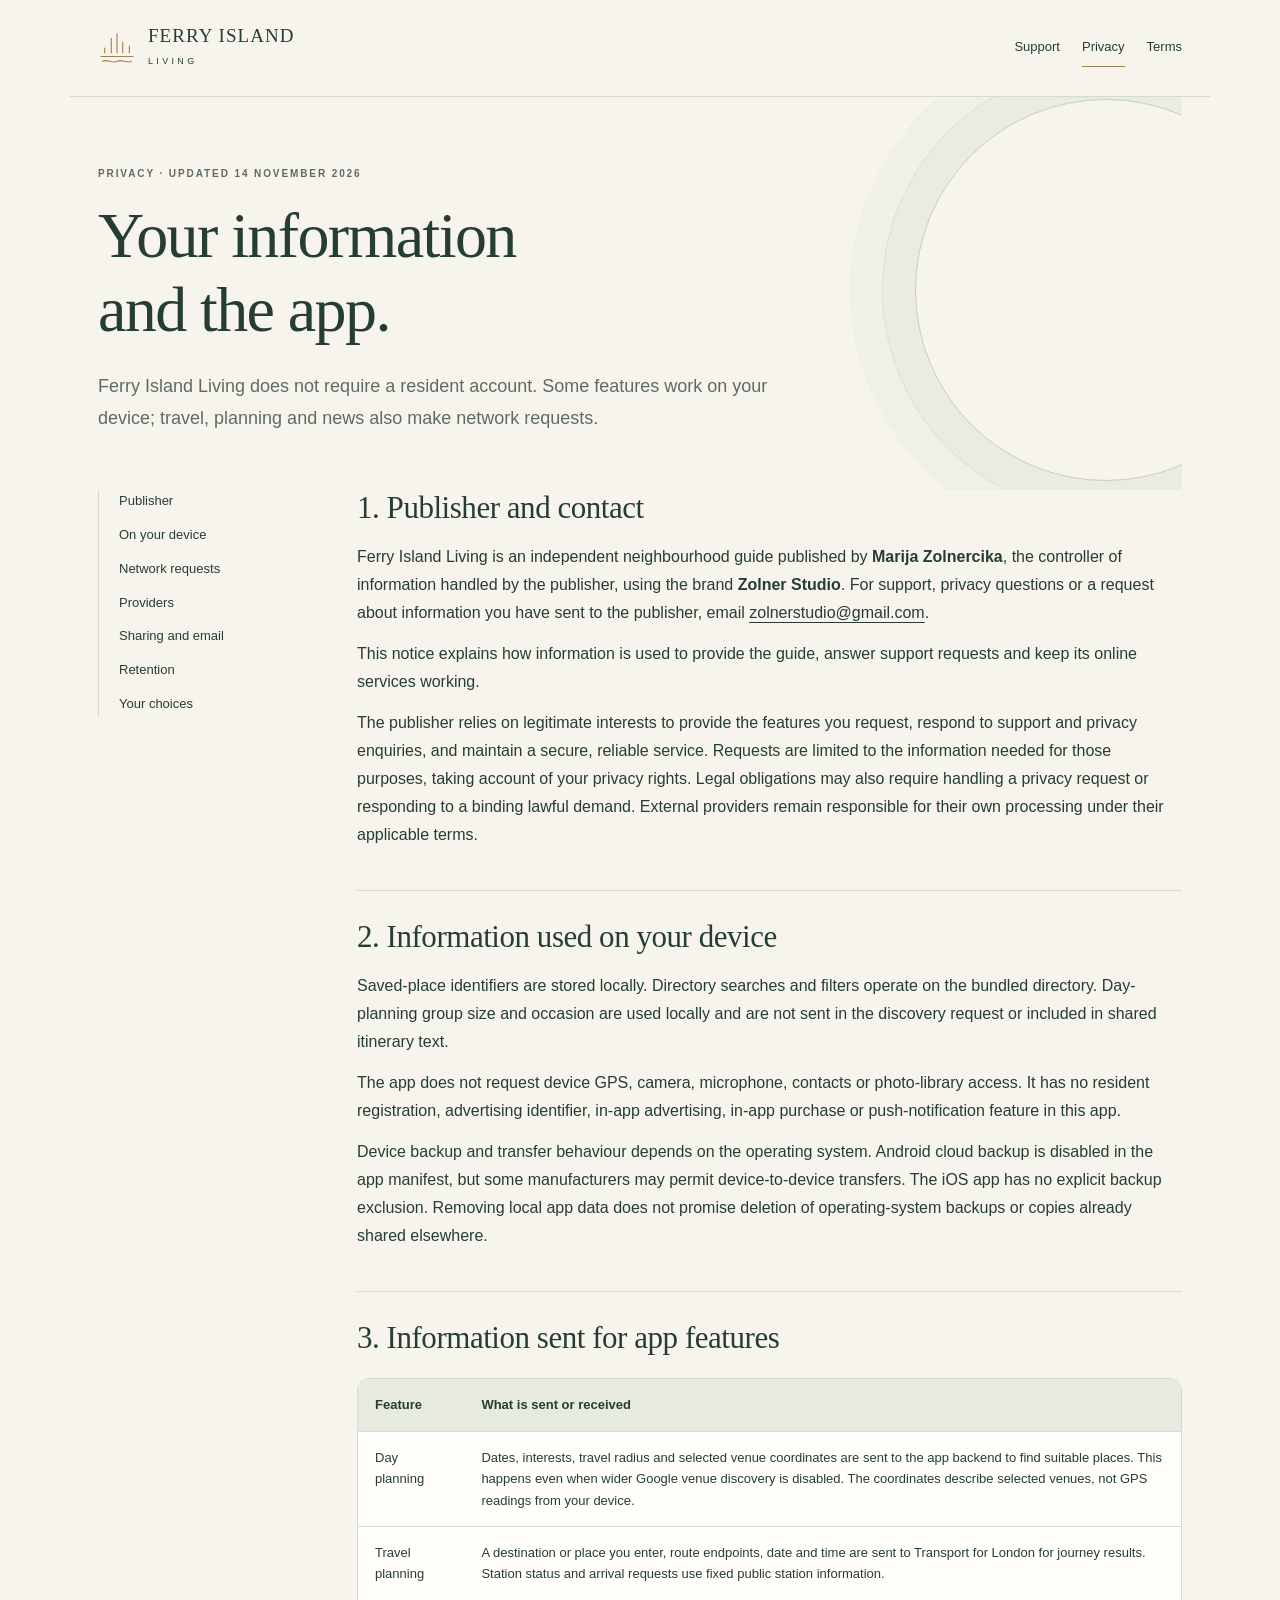
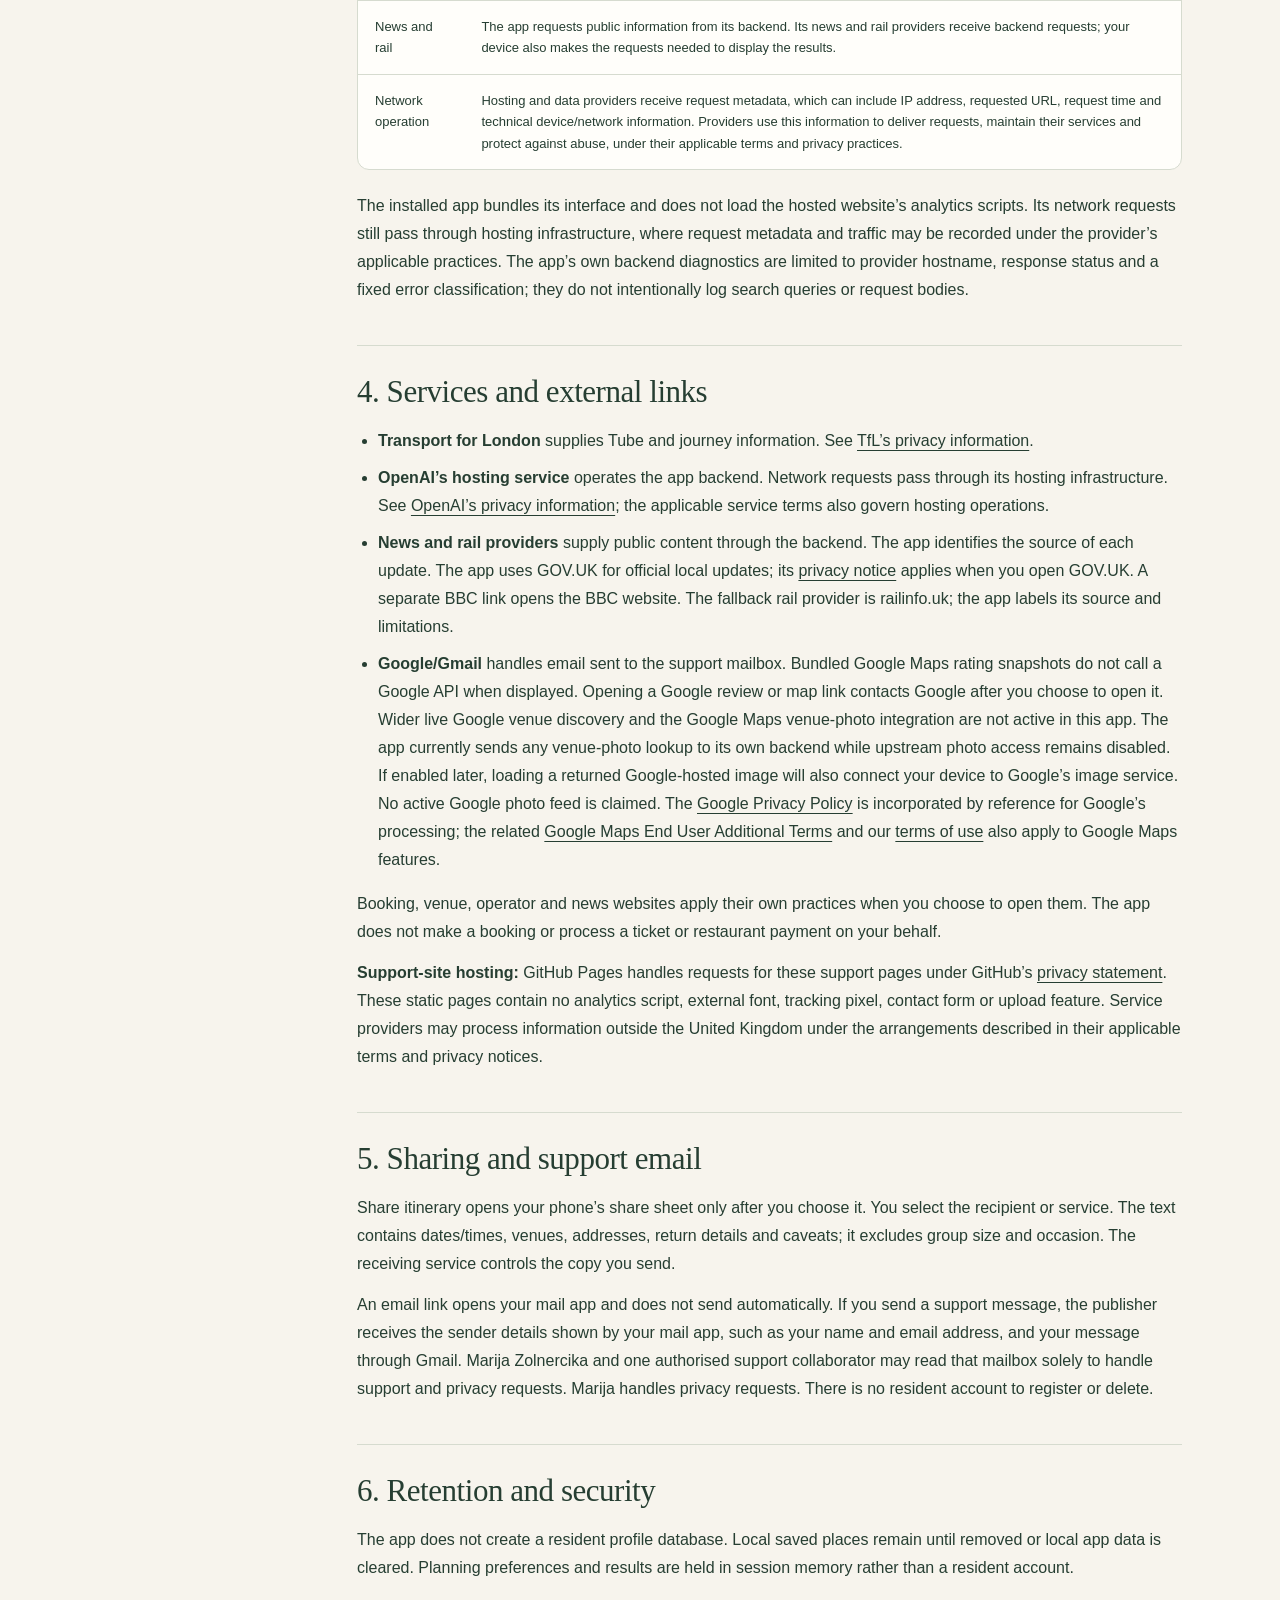
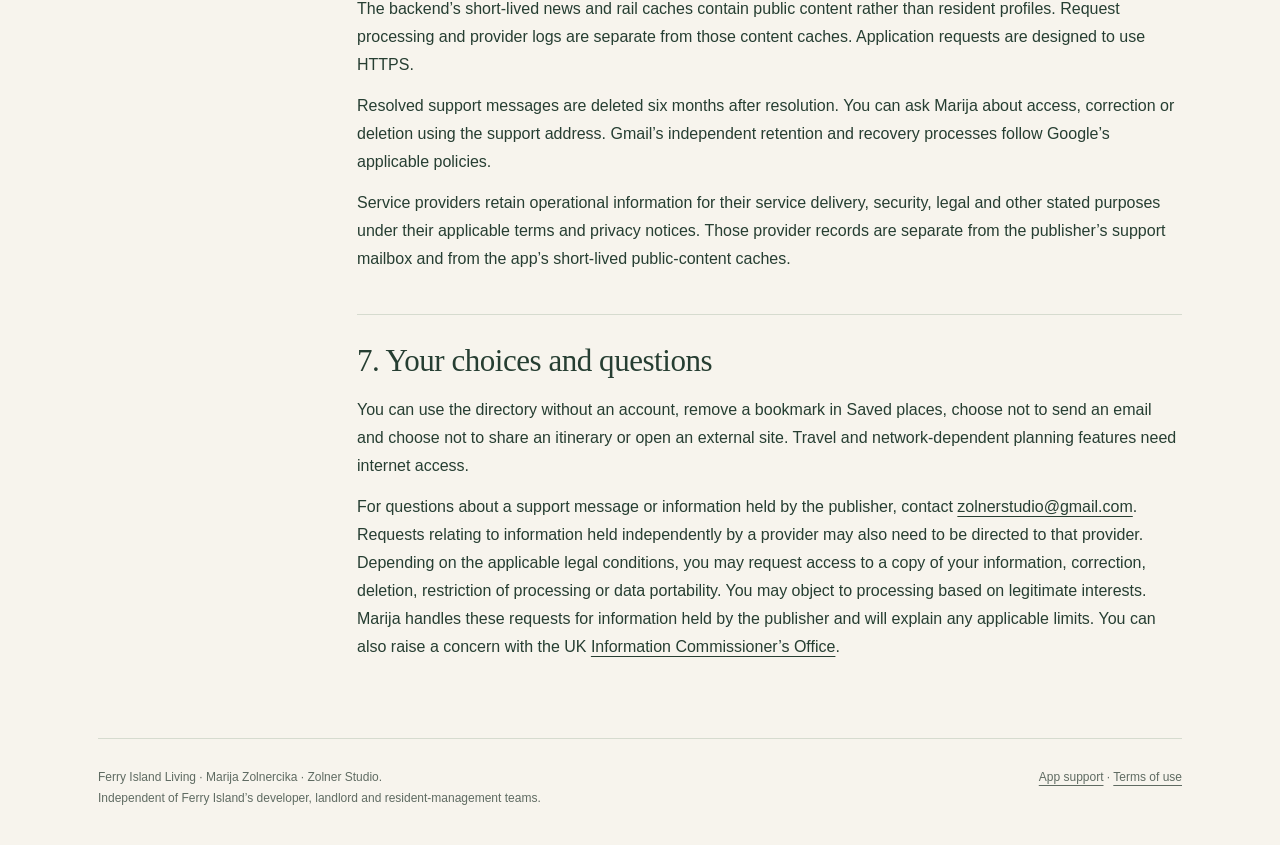
==== privacy.html @ 64a8d475 "Publish Ferry Island Living support, privacy and terms" ====
<!doctype html>
<html lang="en-GB">
<head>
  <meta charset="utf-8">
  <meta name="viewport" content="width=device-width,initial-scale=1">
  <meta name="theme-color" content="#263f33">
  <meta name="robots" content="noindex,nofollow">
  <meta name="description" content="Privacy information for Ferry Island Living: local storage, travel searches, service providers, sharing and support.">
  <title>Privacy policy · Ferry Island Living</title>
  <link rel="stylesheet" href="styles.css">
</head>
<body>
  <a class="skip" href="#main">Skip to content</a>
  <header class="site-header">
    <a class="brand" href="index.html" aria-label="Ferry Island Living support"><svg viewBox="0 0 40 40" fill="none" aria-hidden="true"><path d="M3 29h34M7 25v-5m7 5V10m6 15V5m6 20V14m7 11v-7M5 34c5-3 10 3 15 0s10 3 15 0" stroke="currentColor" stroke-width="1.2" stroke-linecap="round"/></svg><span><strong>Ferry Island</strong><small>Living</small></span></a>
    <nav class="navigation" aria-label="Main navigation"><a href="index.html">Support</a><a href="privacy.html" aria-current="page">Privacy</a><a href="terms.html">Terms</a></nav>
  </header>
  <main id="main">
    <section class="hero"><p class="eyebrow">Privacy · Updated 14 November 2026</p><h1>Your information<br>and the app.</h1><p class="lead">Ferry Island Living does not require a resident account. Some features work on your device; travel, planning and news also make network requests.</p></section>
    <div class="policy-layout">
      <nav class="policy-nav" aria-label="Privacy sections"><a href="#publisher">Publisher</a><a href="#device">On your device</a><a href="#requests">Network requests</a><a href="#providers">Providers</a><a href="#sharing">Sharing and email</a><a href="#retention">Retention</a><a href="#choices">Your choices</a></nav>
      <article class="policy">
        <section id="publisher"><h2>1. Publisher and contact</h2><p>Ferry Island Living is an independent neighbourhood guide published by <strong>Marija Zolnercika</strong>, the controller of information handled by the publisher, using the brand <strong>Zolner Studio</strong>. For support, privacy questions or a request about information you have sent to the publisher, email <a href="mailto:zolnerstudio@gmail.com">zolnerstudio@gmail.com</a>.</p><p>This notice explains how information is used to provide the guide, answer support requests and keep its online services working.</p><p>The publisher relies on legitimate interests to provide the features you request, respond to support and privacy enquiries, and maintain a secure, reliable service. Requests are limited to the information needed for those purposes, taking account of your privacy rights. Legal obligations may also require handling a privacy request or responding to a binding lawful demand. External providers remain responsible for their own processing under their applicable terms.</p></section>
        <section id="device"><h2>2. Information used on your device</h2><p>Saved-place identifiers are stored locally. Directory searches and filters operate on the bundled directory. Day-planning group size and occasion are used locally and are not sent in the discovery request or included in shared itinerary text.</p><p>The app does not request device GPS, camera, microphone, contacts or photo-library access. It has no resident registration, advertising identifier, in-app advertising, in-app purchase or push-notification feature in this app.</p><p>Device backup and transfer behaviour depends on the operating system. Android cloud backup is disabled in the app manifest, but some manufacturers may permit device-to-device transfers. The iOS app has no explicit backup exclusion. Removing local app data does not promise deletion of operating-system backups or copies already shared elsewhere.</p></section>
        <section id="requests"><h2>3. Information sent for app features</h2><div class="data-table"><table><thead><tr><th>Feature</th><th>What is sent or received</th></tr></thead><tbody><tr><td>Day planning</td><td>Dates, interests, travel radius and selected venue coordinates are sent to the app backend to find suitable places. This happens even when wider Google venue discovery is disabled. The coordinates describe selected venues, not GPS readings from your device.</td></tr><tr><td>Travel planning</td><td>A destination or place you enter, route endpoints, date and time are sent to Transport for London for journey results. Station status and arrival requests use fixed public station information.</td></tr><tr><td>News and rail</td><td>The app requests public information from its backend. Its news and rail providers receive backend requests; your device also makes the requests needed to display the results.</td></tr><tr><td>Network operation</td><td>Hosting and data providers receive request metadata, which can include IP address, requested URL, request time and technical device/network information. Providers use this information to deliver requests, maintain their services and protect against abuse, under their applicable terms and privacy practices.</td></tr></tbody></table></div><p>The installed app bundles its interface and does not load the hosted website’s analytics scripts. Its network requests still pass through hosting infrastructure, where request metadata and traffic may be recorded under the provider’s applicable practices. The app’s own backend diagnostics are limited to provider hostname, response status and a fixed error classification; they do not intentionally log search queries or request bodies.</p></section>
        <section id="providers"><h2>4. Services and external links</h2><ul><li><strong>Transport for London</strong> supplies Tube and journey information. See <a href="https://tfl.gov.uk/corporate/privacy-and-cookies/">TfL’s privacy information</a>.</li><li><strong>OpenAI’s hosting service</strong> operates the app backend. Network requests pass through its hosting infrastructure. See <a href="https://openai.com/policies/eu-privacy-policy/">OpenAI’s privacy information</a>; the applicable service terms also govern hosting operations.</li><li><strong>News and rail providers</strong> supply public content through the backend. The app identifies the source of each update. The app uses GOV.UK for official local updates; its <a href="https://www.gov.uk/help/privacy-notice">privacy notice</a> applies when you open GOV.UK. A separate BBC link opens the BBC website. The fallback rail provider is railinfo.uk; the app labels its source and limitations.</li><li><strong>Google/Gmail</strong> handles email sent to the support mailbox. Bundled Google Maps rating snapshots do not call a Google API when displayed. Opening a Google review or map link contacts Google after you choose to open it. Wider live Google venue discovery and the Google Maps venue-photo integration are not active in this app. The app currently sends any venue-photo lookup to its own backend while upstream photo access remains disabled. If enabled later, loading a returned Google-hosted image will also connect your device to Google’s image service. No active Google photo feed is claimed. The <a href="https://policies.google.com/privacy">Google Privacy Policy</a> is incorporated by reference for Google’s processing; the related <a href="https://www.google.com/help/terms_maps/">Google Maps End User Additional Terms</a> and our <a href="terms.html">terms of use</a> also apply to Google Maps features.</li></ul><p>Booking, venue, operator and news websites apply their own practices when you choose to open them. The app does not make a booking or process a ticket or restaurant payment on your behalf.</p><p><strong>Support-site hosting:</strong> GitHub Pages handles requests for these support pages under GitHub’s <a href="https://docs.github.com/en/site-policy/privacy-policies/github-general-privacy-statement">privacy statement</a>. These static pages contain no analytics script, external font, tracking pixel, contact form or upload feature. Service providers may process information outside the United Kingdom under the arrangements described in their applicable terms and privacy notices.</p></section>
        <section id="sharing"><h2>5. Sharing and support email</h2><p>Share itinerary opens your phone’s share sheet only after you choose it. You select the recipient or service. The text contains dates/times, venues, addresses, return details and caveats; it excludes group size and occasion. The receiving service controls the copy you send.</p><p>An email link opens your mail app and does not send automatically. If you send a support message, the publisher receives the sender details shown by your mail app, such as your name and email address, and your message through Gmail. Marija Zolnercika and one authorised support collaborator may read that mailbox solely to handle support and privacy requests. Marija handles privacy requests. There is no resident account to register or delete.</p></section>
        <section id="retention"><h2>6. Retention and security</h2><p>The app does not create a resident profile database. Local saved places remain until removed or local app data is cleared. Planning preferences and results are held in session memory rather than a resident account.</p><p>The backend’s short-lived news and rail caches contain public content rather than resident profiles. Request processing and provider logs are separate from those content caches. Application requests are designed to use HTTPS.</p><p>Resolved support messages are deleted six months after resolution. You can ask Marija about access, correction or deletion using the support address. Gmail’s independent retention and recovery processes follow Google’s applicable policies.</p><p>Service providers retain operational information for their service delivery, security, legal and other stated purposes under their applicable terms and privacy notices. Those provider records are separate from the publisher’s support mailbox and from the app’s short-lived public-content caches.</p></section>
        <section id="choices"><h2>7. Your choices and questions</h2><p>You can use the directory without an account, remove a bookmark in Saved places, choose not to send an email and choose not to share an itinerary or open an external site. Travel and network-dependent planning features need internet access.</p><p>For questions about a support message or information held by the publisher, contact <a href="mailto:zolnerstudio@gmail.com">zolnerstudio@gmail.com</a>. Requests relating to information held independently by a provider may also need to be directed to that provider. Depending on the applicable legal conditions, you may request access to a copy of your information, correction, deletion, restriction of processing or data portability. You may object to processing based on legitimate interests. Marija handles these requests for information held by the publisher and will explain any applicable limits. You can also raise a concern with the UK <a href="https://ico.org.uk/make-a-complaint/">Information Commissioner’s Office</a>.</p></section>
      </article>
    </div>
  </main>
  <footer class="footer"><p>Ferry Island Living · Marija Zolnercika · Zolner Studio.<br>Independent of Ferry Island’s developer, landlord and resident-management teams.</p><div><a href="index.html">App support</a> · <a href="terms.html">Terms of use</a></div></footer>
</body>
</html>
---- styles.css ----
:root{--paper:#f7f4ed;--white:#fffefa;--ink:#263e32;--forest:#263f33;--sage:#e5eadf;--muted:#5f6b62;--line:#d6dbcf;--gold:#a18351;--radius:18px}*{box-sizing:border-box}html{scroll-behavior:smooth}body{margin:0;background:var(--paper);color:var(--ink);font:16px/1.75 -apple-system,BlinkMacSystemFont,"Segoe UI",sans-serif;-webkit-font-smoothing:antialiased}a{color:inherit;text-underline-offset:4px}a:hover{color:#517049}a:focus-visible,summary:focus-visible{outline:3px solid var(--gold);outline-offset:5px}.skip{position:absolute;top:-100px;left:16px;padding:10px 16px;background:var(--white);z-index:4}.skip:focus{top:12px}.site-header{max-width:1140px;margin:auto;padding:26px 28px;display:flex;align-items:center;justify-content:space-between;gap:24px;border-bottom:1px solid var(--line)}.brand{display:flex;align-items:center;gap:12px;text-decoration:none}.brand svg{width:38px;height:38px;flex:none;color:var(--gold)}.brand strong{display:block;font:19px/1.1 Georgia,"Times New Roman",serif;letter-spacing:.055em;text-transform:uppercase}.brand small{display:block;margin-top:7px;font-size:9px;letter-spacing:.37em;text-transform:uppercase}.navigation{display:flex;gap:22px;font-size:13px}.navigation a{text-decoration:none;padding:7px 0;border-bottom:1px solid transparent}.navigation [aria-current=page]{border-color:var(--gold)}.review-banner{max-width:1084px;margin:20px auto 0;padding:10px 17px;background:#eee9dc;border:1px solid #d8cba9;border-radius:8px;font-size:12px;color:#655736}.review-banner strong{font-weight:650}main{max-width:1084px;margin:auto}.hero{padding:68px 0 56px;position:relative;overflow:hidden}.hero::after{content:"";position:absolute;width:380px;height:380px;border:1px solid #c6d0bc;border-radius:50%;right:-115px;top:2px;z-index:-1;box-shadow:0 0 0 32px #e9ecdf,0 0 0 33px #dce2d2,0 0 0 65px #eff0e6}.eyebrow{margin:0 0 17px;color:var(--muted);font-size:10px;letter-spacing:.19em;text-transform:uppercase;font-weight:650}h1,h2,h3{font-family:Georgia,"Times New Roman",serif;font-weight:400;line-height:1.16}h1{font-size:clamp(39px,6vw,64px);max-width:790px;margin:0 0 22px;letter-spacing:-.025em}h2{font-size:31px;letter-spacing:-.015em;margin:0 0 17px}h3{font-size:24px;margin:0 0 12px}.lead{max-width:680px;margin:0;color:var(--muted);font-size:18px;line-height:1.8}.button{display:inline-flex;align-items:center;gap:18px;margin-top:27px;padding:13px 21px;background:var(--forest);color:var(--white);border-radius:30px;text-decoration:none;font-size:14px}.button:hover{background:#3c5745;color:white}.arrow{font-size:21px}.two-column{display:grid;grid-template-columns:minmax(0,1.25fr) minmax(250px,.75fr);gap:30px}.card{background:var(--white);border:1px solid var(--line);border-radius:var(--radius);padding:31px}.card p:last-child{margin-bottom:0}.contact-card{background:var(--forest);color:var(--white)}.contact-card .eyebrow,.contact-card .quiet{color:#d7dfce}.contact-card a{overflow-wrap:anywhere}.contact-card .button{border:1px solid #86967a}.contact-card a:hover{color:#e0d4ae}.section{padding:38px 0;border-top:1px solid var(--line)}.section>p{max-width:820px}.quiet{font-size:14px;color:var(--muted)}.facts{padding:0;margin:23px 0 0;list-style:none}.facts li{padding:12px 0;border-top:1px solid var(--line);font-size:14px}.facts strong{display:block;color:var(--ink);margin-bottom:2px}.contact-card .facts strong{color:var(--white)}details{border-top:1px solid var(--line);padding:18px 0}details:last-child{border-bottom:1px solid var(--line)}summary{cursor:pointer;font-weight:600;padding-right:16px}details p{max-width:780px;color:var(--muted);margin:15px 0 2px}.footer{max-width:1084px;margin:36px auto 0;padding:28px 0 36px;border-top:1px solid var(--line);display:flex;justify-content:space-between;gap:25px;font-size:12px;color:var(--muted)}.footer p{margin:0;max-width:650px}.footer a{white-space:nowrap}.policy-layout{display:grid;grid-template-columns:205px minmax(0,1fr);gap:54px;align-items:start}.policy-nav{position:sticky;top:25px;display:flex;flex-direction:column;gap:11px;font-size:13px;border-left:1px solid var(--line);padding-left:20px}.policy-nav a{text-decoration:none}.policy section{border-top:1px solid var(--line);padding:28px 0;scroll-margin-top:20px}.policy section:first-child{border-top:0;padding-top:0}.policy p{margin:13px 0}.policy ul{padding-left:21px}.policy li{margin:9px 0}.policy strong{font-weight:650}.notice{background:var(--sage);border-left:3px solid #82916e;padding:17px 21px;border-radius:0 9px 9px 0;font-size:14px}.notice p{margin:0}.data-table{overflow-x:auto;border:1px solid var(--line);border-radius:12px;margin:22px 0;background:var(--white)}table{border-collapse:collapse;min-width:600px;width:100%;font-size:13px;line-height:1.65}th,td{padding:15px 17px;text-align:left;vertical-align:top;border-bottom:1px solid var(--line)}th{background:#e7ebdf;font-weight:600}tr:last-child td{border-bottom:0}.status{display:inline-block;font-size:11px;padding:4px 10px;border:1px solid #aebca0;border-radius:20px;background:#edf0e6}.owner-main{padding-top:40px}.owner-main .section{padding:30px 0}.owner-main h1{font-size:48px}.owner-main p{max-width:900px}.owner-main code{font:12px/1.5 ui-monospace,Consolas,monospace;background:#e8ecdf;padding:2px 5px;overflow-wrap:anywhere}.checklist{padding-left:22px}.checklist li{margin:12px 0}.source-links{display:flex;gap:20px;flex-wrap:wrap;font-size:13px}.print-only{display:none}@media(max-width:1160px){main,.footer,.review-banner{margin-left:28px;margin-right:28px}.site-header{margin:0 28px;padding-left:0;padding-right:0}}@media(max-width:720px){body{font-size:15px}.site-header{margin:0 20px;padding:22px 0;align-items:flex-start}.brand{gap:9px}.brand strong{font-size:15px}.brand small{font-size:8px;letter-spacing:.26em}.brand svg{width:31px;height:31px}.navigation{gap:15px;font-size:12px}main,.footer,.review-banner{margin-left:20px;margin-right:20px}.hero{padding:45px 0 38px}.hero::after{right:-235px}.lead{font-size:16px}.two-column{grid-template-columns:1fr;gap:18px}.card{padding:25px}.section{padding:30px 0}.footer{display:block}.footer>div{margin-top:18px}.policy-layout{grid-template-columns:1fr;gap:28px}.policy-nav{position:static;flex-direction:row;flex-wrap:wrap;gap:10px 20px;padding:15px 0;border-left:0;border-top:1px solid var(--line);border-bottom:1px solid var(--line)}h2{font-size:27px}h3{font-size:23px}.owner-main h1{font-size:37px}}@media(prefers-reduced-motion:reduce){html{scroll-behavior:auto}}@media print{body{background:white}.navigation,.skip,.button,.policy-nav{display:none}.site-header,main,.footer,.review-banner{margin:0}.hero{padding:28px 0}.hero::after{display:none}.policy-layout,.two-column{display:block}.card{margin-bottom:18px}.section,section{break-inside:avoid}.footer{display:block}.print-only{display:block}}
:where(.policy,.card){min-width:0}.site-header{flex-wrap:wrap}
@media(max-width:720px){.policy table{min-width:0}.policy th:first-child,.policy td:first-child{width:30%}.policy th,.policy td{padding:12px}}
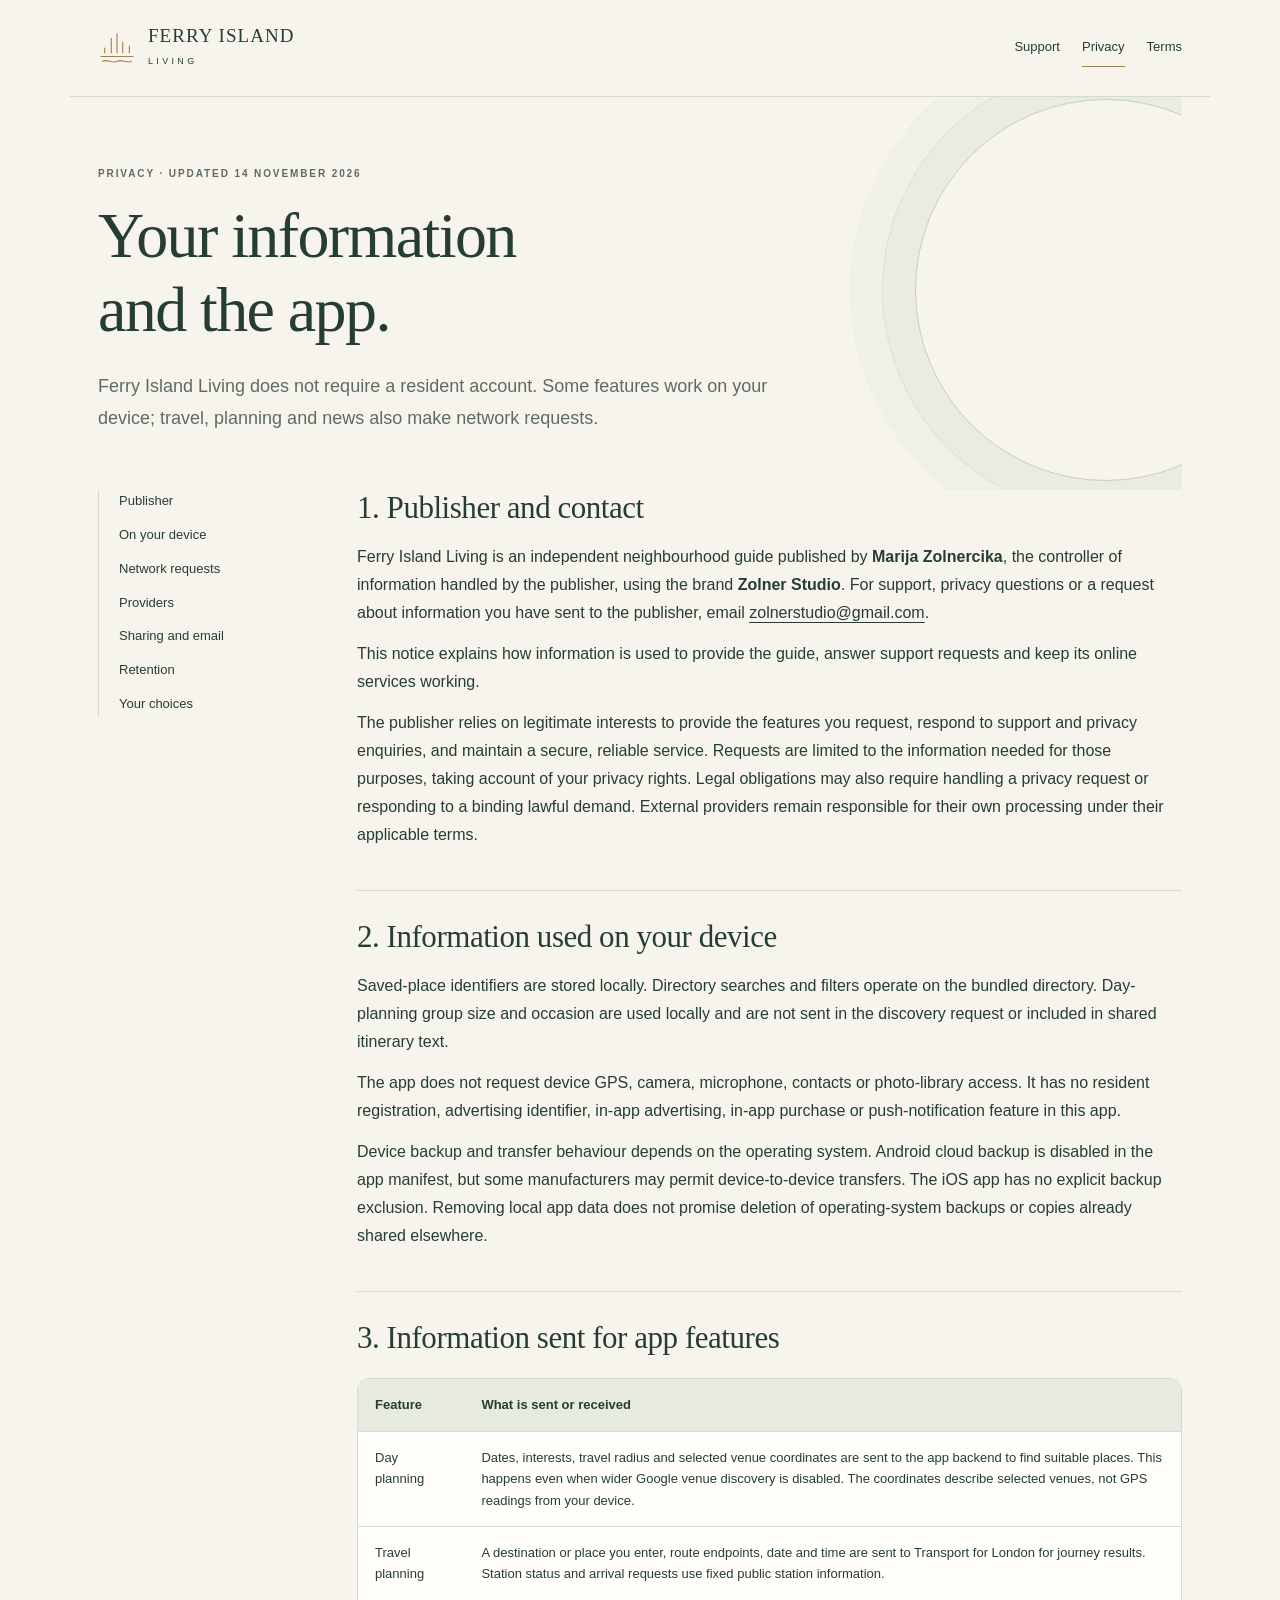
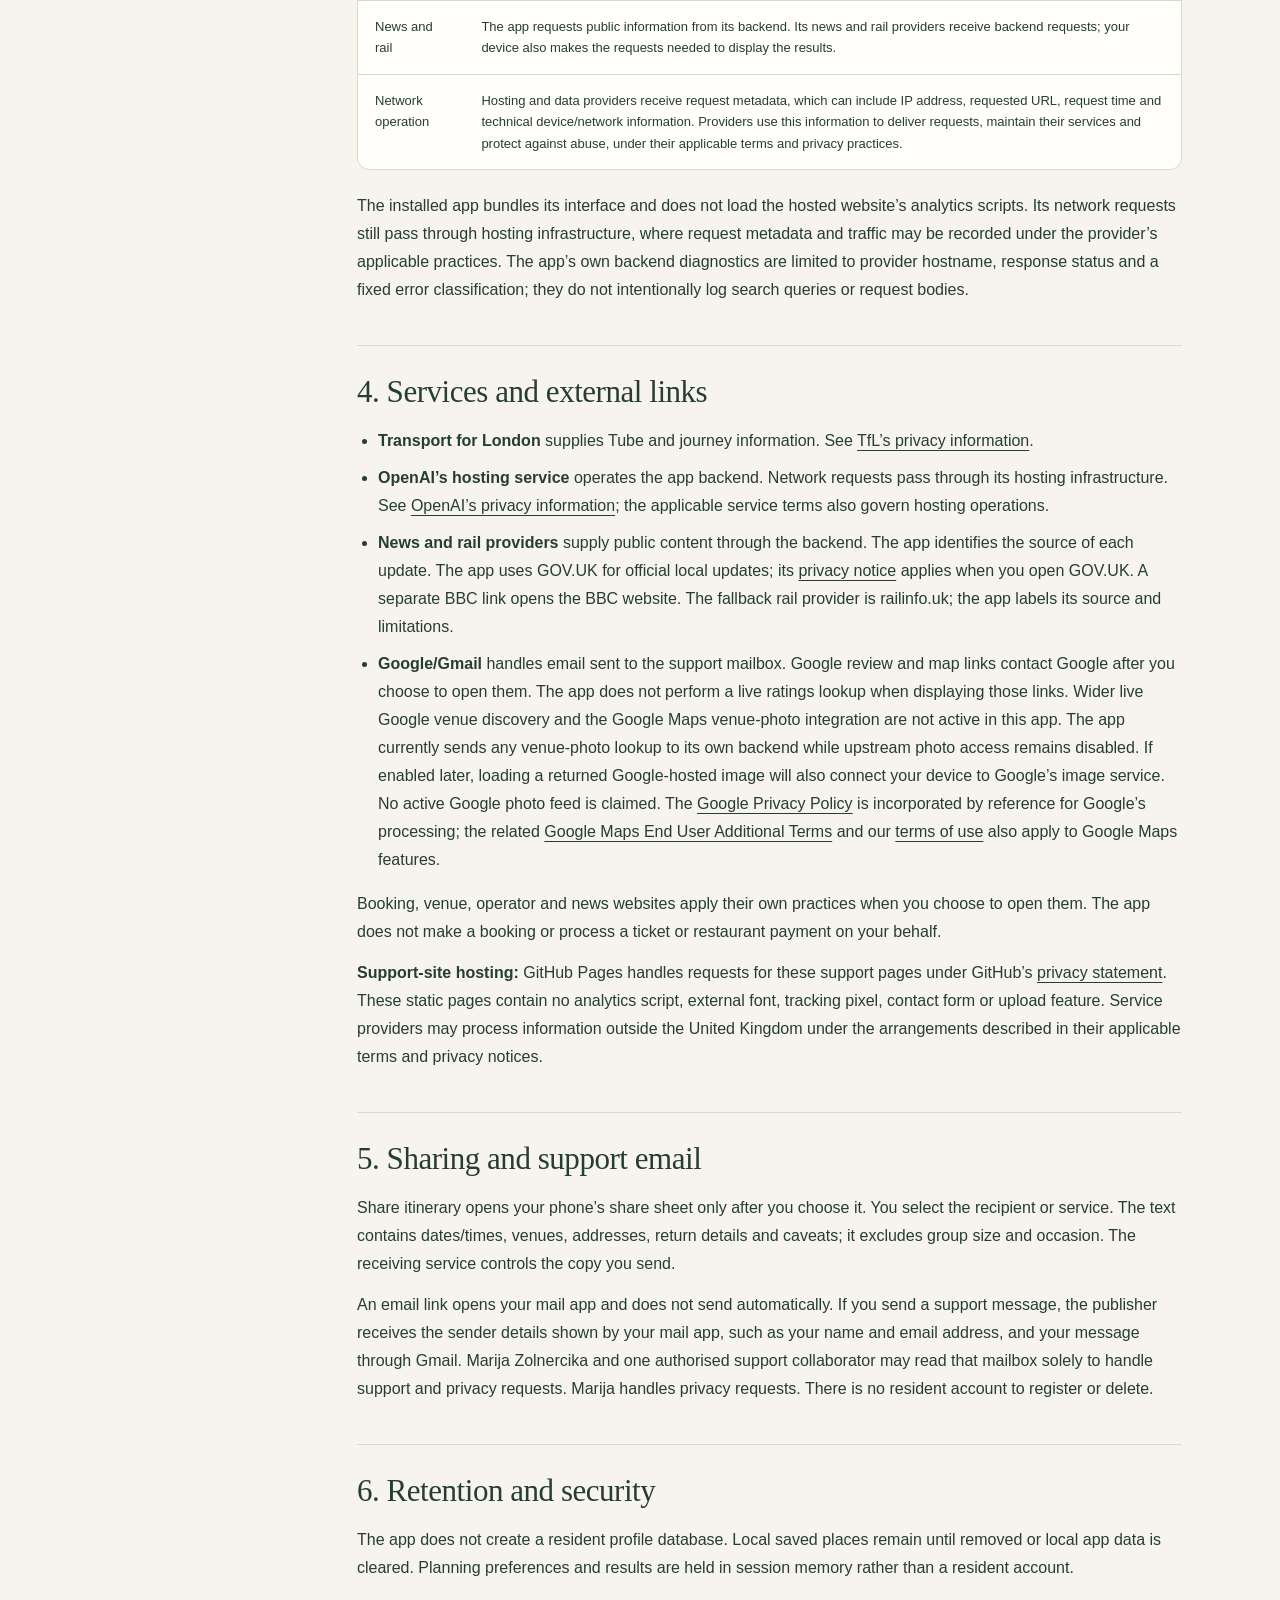
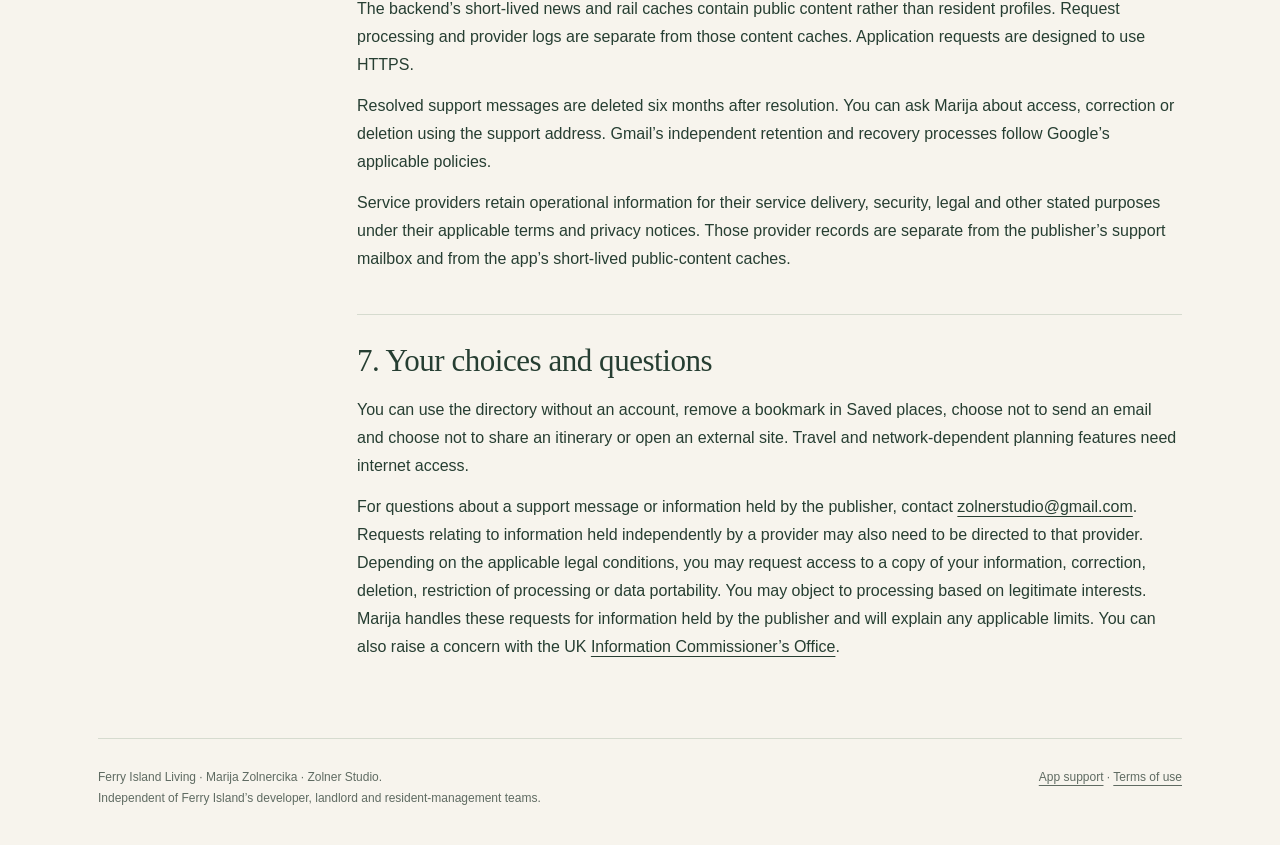
==== commit 1857dbf6: "Describe reviews links without copied ratings" ====
--- a/privacy.html
+++ b/privacy.html
@@ -23,7 +23,7 @@
         <section id="publisher"><h2>1. Publisher and contact</h2><p>Ferry Island Living is an independent neighbourhood guide published by <strong>Marija Zolnercika</strong>, the controller of information handled by the publisher, using the brand <strong>Zolner Studio</strong>. For support, privacy questions or a request about information you have sent to the publisher, email <a href="mailto:zolnerstudio@gmail.com">zolnerstudio@gmail.com</a>.</p><p>This notice explains how information is used to provide the guide, answer support requests and keep its online services working.</p><p>The publisher relies on legitimate interests to provide the features you request, respond to support and privacy enquiries, and maintain a secure, reliable service. Requests are limited to the information needed for those purposes, taking account of your privacy rights. Legal obligations may also require handling a privacy request or responding to a binding lawful demand. External providers remain responsible for their own processing under their applicable terms.</p></section>
         <section id="device"><h2>2. Information used on your device</h2><p>Saved-place identifiers are stored locally. Directory searches and filters operate on the bundled directory. Day-planning group size and occasion are used locally and are not sent in the discovery request or included in shared itinerary text.</p><p>The app does not request device GPS, camera, microphone, contacts or photo-library access. It has no resident registration, advertising identifier, in-app advertising, in-app purchase or push-notification feature in this app.</p><p>Device backup and transfer behaviour depends on the operating system. Android cloud backup is disabled in the app manifest, but some manufacturers may permit device-to-device transfers. The iOS app has no explicit backup exclusion. Removing local app data does not promise deletion of operating-system backups or copies already shared elsewhere.</p></section>
         <section id="requests"><h2>3. Information sent for app features</h2><div class="data-table"><table><thead><tr><th>Feature</th><th>What is sent or received</th></tr></thead><tbody><tr><td>Day planning</td><td>Dates, interests, travel radius and selected venue coordinates are sent to the app backend to find suitable places. This happens even when wider Google venue discovery is disabled. The coordinates describe selected venues, not GPS readings from your device.</td></tr><tr><td>Travel planning</td><td>A destination or place you enter, route endpoints, date and time are sent to Transport for London for journey results. Station status and arrival requests use fixed public station information.</td></tr><tr><td>News and rail</td><td>The app requests public information from its backend. Its news and rail providers receive backend requests; your device also makes the requests needed to display the results.</td></tr><tr><td>Network operation</td><td>Hosting and data providers receive request metadata, which can include IP address, requested URL, request time and technical device/network information. Providers use this information to deliver requests, maintain their services and protect against abuse, under their applicable terms and privacy practices.</td></tr></tbody></table></div><p>The installed app bundles its interface and does not load the hosted website’s analytics scripts. Its network requests still pass through hosting infrastructure, where request metadata and traffic may be recorded under the provider’s applicable practices. The app’s own backend diagnostics are limited to provider hostname, response status and a fixed error classification; they do not intentionally log search queries or request bodies.</p></section>
-        <section id="providers"><h2>4. Services and external links</h2><ul><li><strong>Transport for London</strong> supplies Tube and journey information. See <a href="https://tfl.gov.uk/corporate/privacy-and-cookies/">TfL’s privacy information</a>.</li><li><strong>OpenAI’s hosting service</strong> operates the app backend. Network requests pass through its hosting infrastructure. See <a href="https://openai.com/policies/eu-privacy-policy/">OpenAI’s privacy information</a>; the applicable service terms also govern hosting operations.</li><li><strong>News and rail providers</strong> supply public content through the backend. The app identifies the source of each update. The app uses GOV.UK for official local updates; its <a href="https://www.gov.uk/help/privacy-notice">privacy notice</a> applies when you open GOV.UK. A separate BBC link opens the BBC website. The fallback rail provider is railinfo.uk; the app labels its source and limitations.</li><li><strong>Google/Gmail</strong> handles email sent to the support mailbox. Bundled Google Maps rating snapshots do not call a Google API when displayed. Opening a Google review or map link contacts Google after you choose to open it. Wider live Google venue discovery and the Google Maps venue-photo integration are not active in this app. The app currently sends any venue-photo lookup to its own backend while upstream photo access remains disabled. If enabled later, loading a returned Google-hosted image will also connect your device to Google’s image service. No active Google photo feed is claimed. The <a href="https://policies.google.com/privacy">Google Privacy Policy</a> is incorporated by reference for Google’s processing; the related <a href="https://www.google.com/help/terms_maps/">Google Maps End User Additional Terms</a> and our <a href="terms.html">terms of use</a> also apply to Google Maps features.</li></ul><p>Booking, venue, operator and news websites apply their own practices when you choose to open them. The app does not make a booking or process a ticket or restaurant payment on your behalf.</p><p><strong>Support-site hosting:</strong> GitHub Pages handles requests for these support pages under GitHub’s <a href="https://docs.github.com/en/site-policy/privacy-policies/github-general-privacy-statement">privacy statement</a>. These static pages contain no analytics script, external font, tracking pixel, contact form or upload feature. Service providers may process information outside the United Kingdom under the arrangements described in their applicable terms and privacy notices.</p></section>
+        <section id="providers"><h2>4. Services and external links</h2><ul><li><strong>Transport for London</strong> supplies Tube and journey information. See <a href="https://tfl.gov.uk/corporate/privacy-and-cookies/">TfL’s privacy information</a>.</li><li><strong>OpenAI’s hosting service</strong> operates the app backend. Network requests pass through its hosting infrastructure. See <a href="https://openai.com/policies/eu-privacy-policy/">OpenAI’s privacy information</a>; the applicable service terms also govern hosting operations.</li><li><strong>News and rail providers</strong> supply public content through the backend. The app identifies the source of each update. The app uses GOV.UK for official local updates; its <a href="https://www.gov.uk/help/privacy-notice">privacy notice</a> applies when you open GOV.UK. A separate BBC link opens the BBC website. The fallback rail provider is railinfo.uk; the app labels its source and limitations.</li><li><strong>Google/Gmail</strong> handles email sent to the support mailbox. Google review and map links contact Google after you choose to open them. The app does not perform a live ratings lookup when displaying those links. Wider live Google venue discovery and the Google Maps venue-photo integration are not active in this app. The app currently sends any venue-photo lookup to its own backend while upstream photo access remains disabled. If enabled later, loading a returned Google-hosted image will also connect your device to Google’s image service. No active Google photo feed is claimed. The <a href="https://policies.google.com/privacy">Google Privacy Policy</a> is incorporated by reference for Google’s processing; the related <a href="https://www.google.com/help/terms_maps/">Google Maps End User Additional Terms</a> and our <a href="terms.html">terms of use</a> also apply to Google Maps features.</li></ul><p>Booking, venue, operator and news websites apply their own practices when you choose to open them. The app does not make a booking or process a ticket or restaurant payment on your behalf.</p><p><strong>Support-site hosting:</strong> GitHub Pages handles requests for these support pages under GitHub’s <a href="https://docs.github.com/en/site-policy/privacy-policies/github-general-privacy-statement">privacy statement</a>. These static pages contain no analytics script, external font, tracking pixel, contact form or upload feature. Service providers may process information outside the United Kingdom under the arrangements described in their applicable terms and privacy notices.</p></section>
         <section id="sharing"><h2>5. Sharing and support email</h2><p>Share itinerary opens your phone’s share sheet only after you choose it. You select the recipient or service. The text contains dates/times, venues, addresses, return details and caveats; it excludes group size and occasion. The receiving service controls the copy you send.</p><p>An email link opens your mail app and does not send automatically. If you send a support message, the publisher receives the sender details shown by your mail app, such as your name and email address, and your message through Gmail. Marija Zolnercika and one authorised support collaborator may read that mailbox solely to handle support and privacy requests. Marija handles privacy requests. There is no resident account to register or delete.</p></section>
         <section id="retention"><h2>6. Retention and security</h2><p>The app does not create a resident profile database. Local saved places remain until removed or local app data is cleared. Planning preferences and results are held in session memory rather than a resident account.</p><p>The backend’s short-lived news and rail caches contain public content rather than resident profiles. Request processing and provider logs are separate from those content caches. Application requests are designed to use HTTPS.</p><p>Resolved support messages are deleted six months after resolution. You can ask Marija about access, correction or deletion using the support address. Gmail’s independent retention and recovery processes follow Google’s applicable policies.</p><p>Service providers retain operational information for their service delivery, security, legal and other stated purposes under their applicable terms and privacy notices. Those provider records are separate from the publisher’s support mailbox and from the app’s short-lived public-content caches.</p></section>
         <section id="choices"><h2>7. Your choices and questions</h2><p>You can use the directory without an account, remove a bookmark in Saved places, choose not to send an email and choose not to share an itinerary or open an external site. Travel and network-dependent planning features need internet access.</p><p>For questions about a support message or information held by the publisher, contact <a href="mailto:zolnerstudio@gmail.com">zolnerstudio@gmail.com</a>. Requests relating to information held independently by a provider may also need to be directed to that provider. Depending on the applicable legal conditions, you may request access to a copy of your information, correction, deletion, restriction of processing or data portability. You may object to processing based on legitimate interests. Marija handles these requests for information held by the publisher and will explain any applicable limits. You can also raise a concern with the UK <a href="https://ico.org.uk/make-a-complaint/">Information Commissioner’s Office</a>.</p></section>
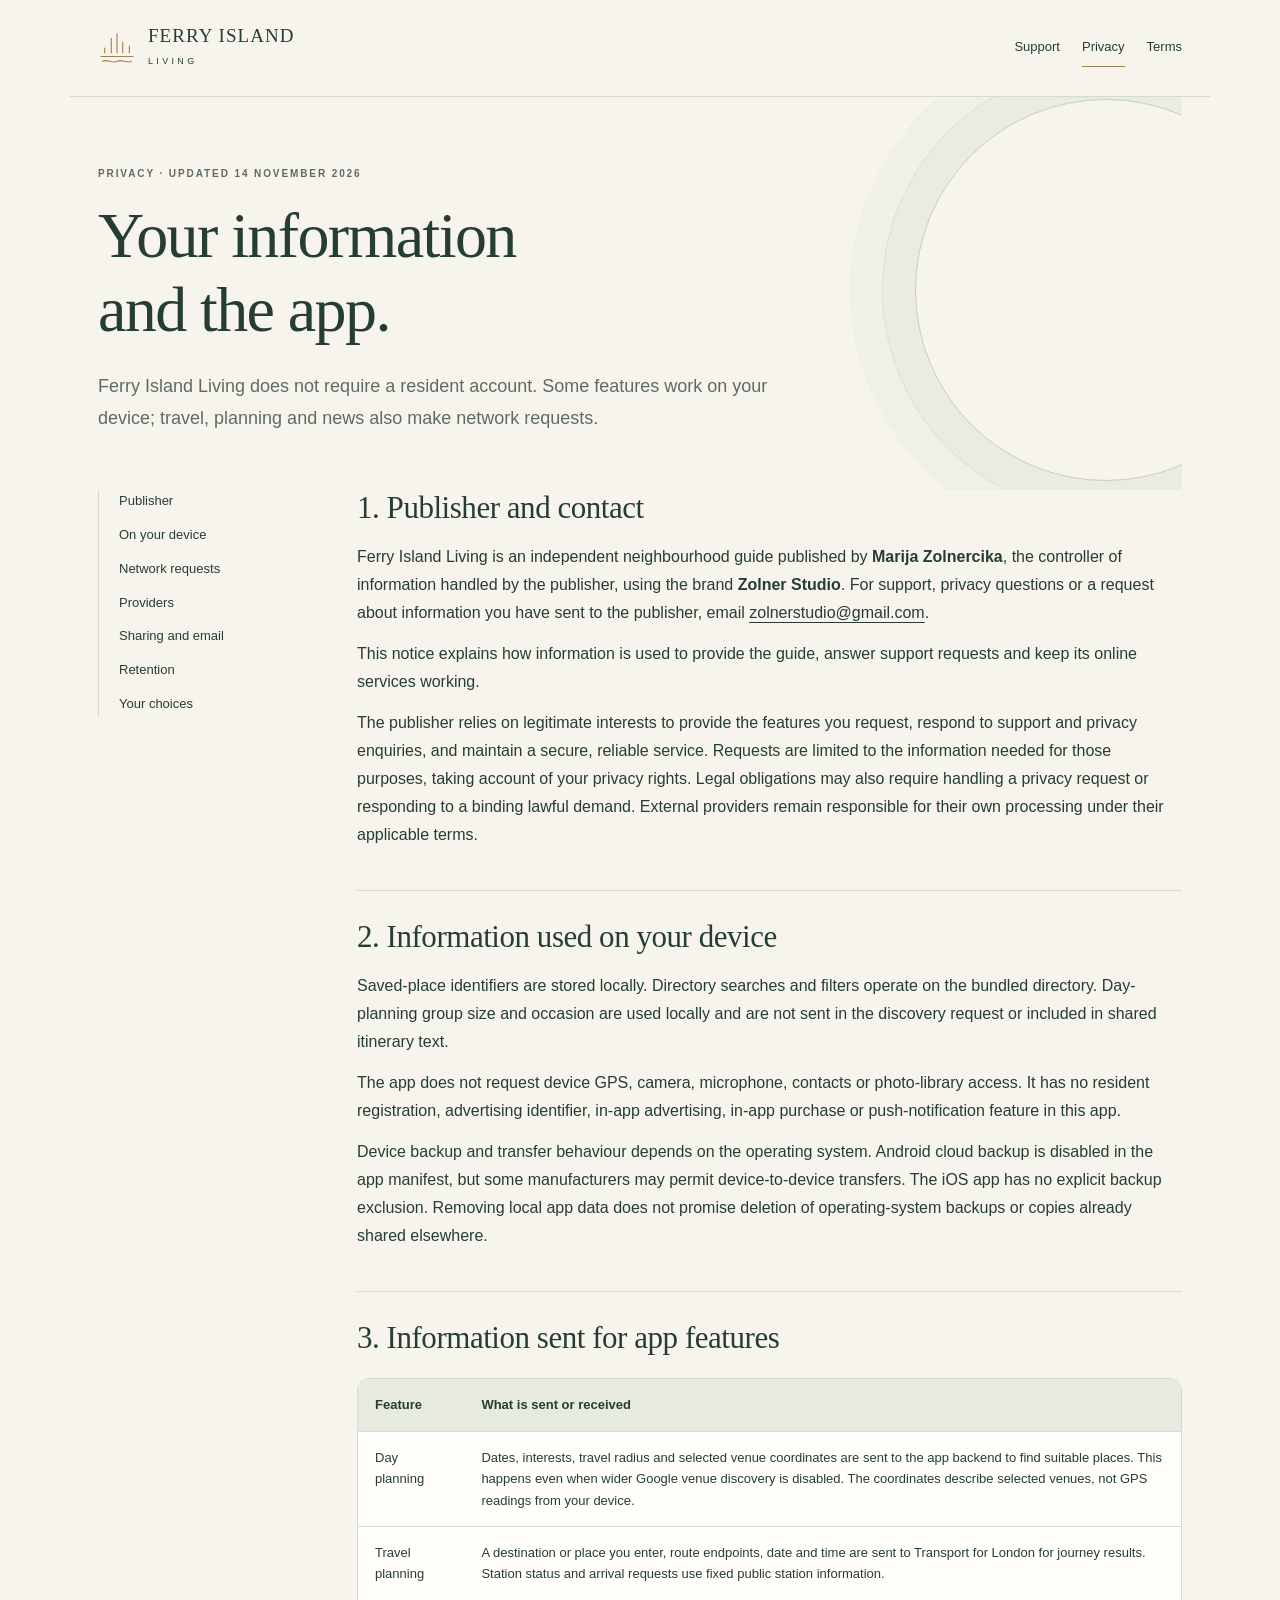
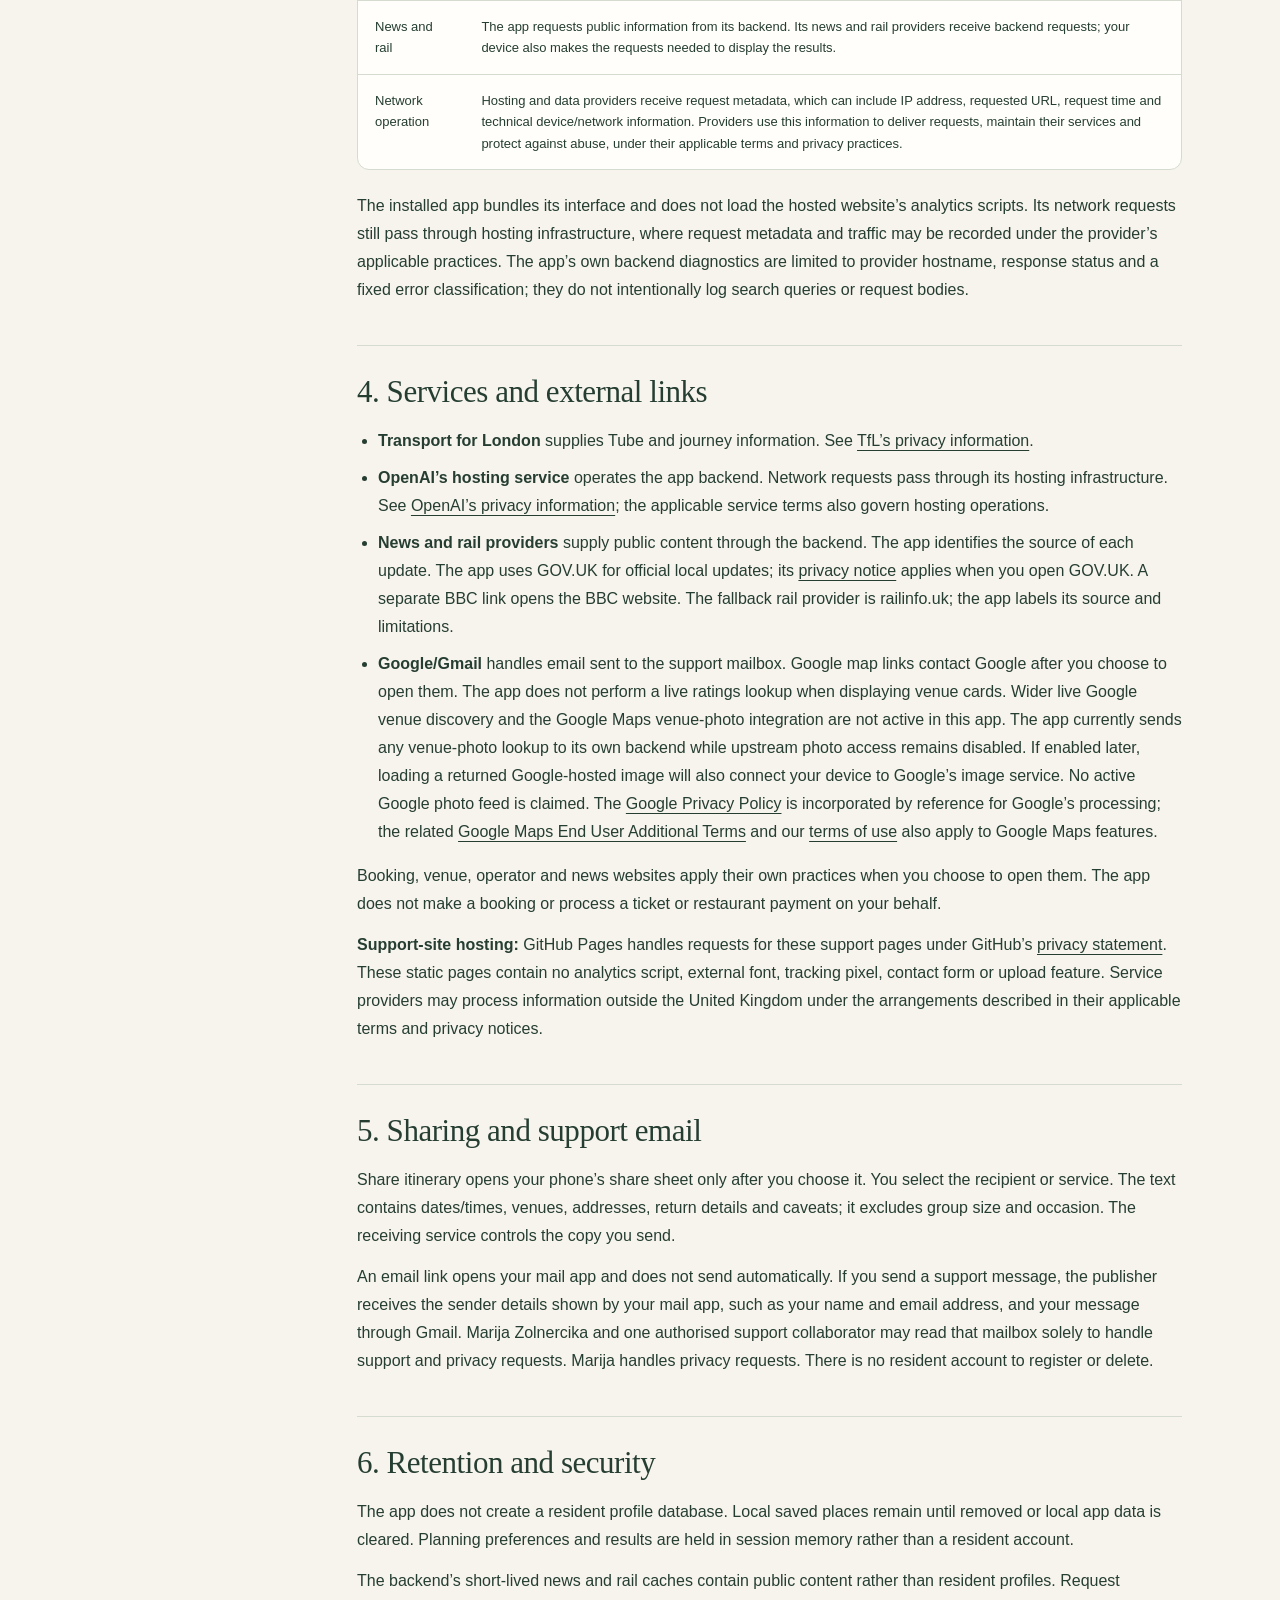
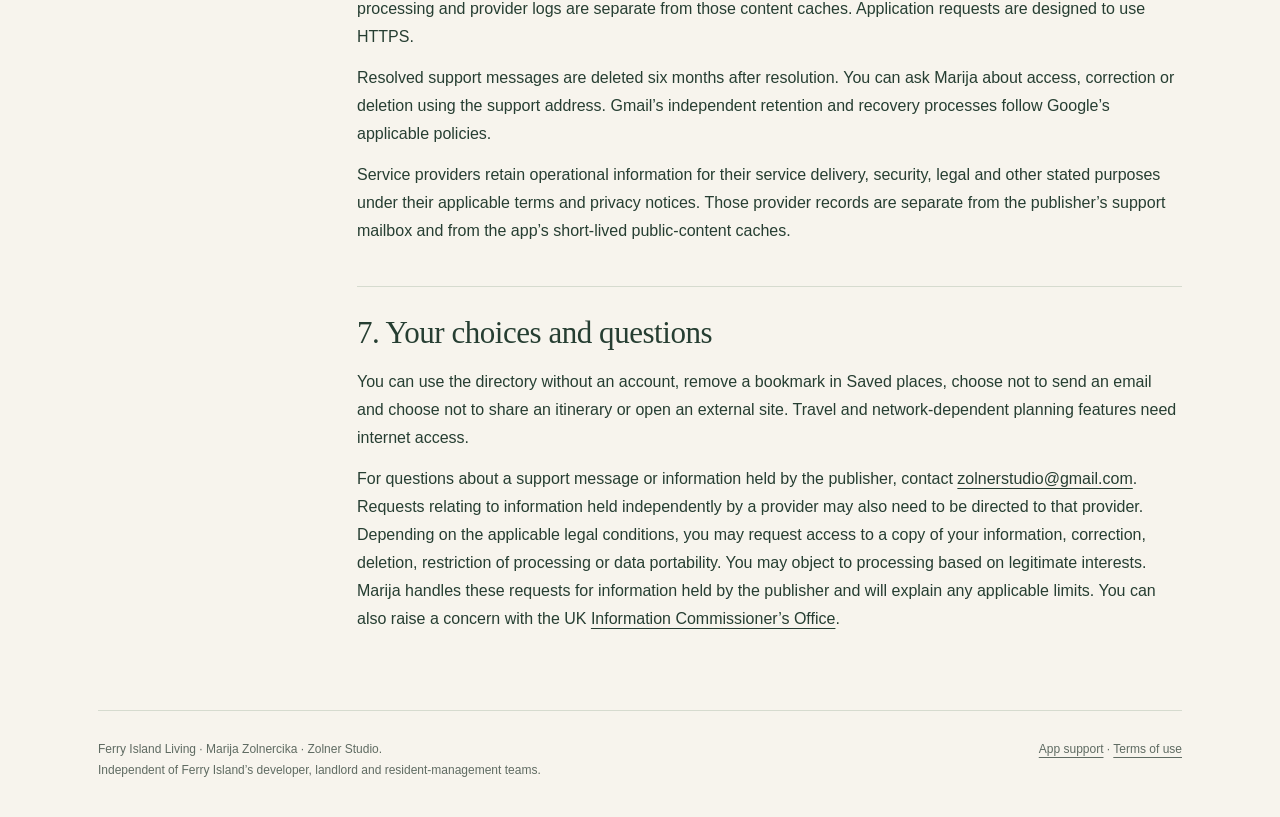
==== commit cf18c530: "Align image information with current venue media presentation" ====
--- a/privacy.html
+++ b/privacy.html
@@ -23,7 +23,7 @@
         <section id="publisher"><h2>1. Publisher and contact</h2><p>Ferry Island Living is an independent neighbourhood guide published by <strong>Marija Zolnercika</strong>, the controller of information handled by the publisher, using the brand <strong>Zolner Studio</strong>. For support, privacy questions or a request about information you have sent to the publisher, email <a href="mailto:zolnerstudio@gmail.com">zolnerstudio@gmail.com</a>.</p><p>This notice explains how information is used to provide the guide, answer support requests and keep its online services working.</p><p>The publisher relies on legitimate interests to provide the features you request, respond to support and privacy enquiries, and maintain a secure, reliable service. Requests are limited to the information needed for those purposes, taking account of your privacy rights. Legal obligations may also require handling a privacy request or responding to a binding lawful demand. External providers remain responsible for their own processing under their applicable terms.</p></section>
         <section id="device"><h2>2. Information used on your device</h2><p>Saved-place identifiers are stored locally. Directory searches and filters operate on the bundled directory. Day-planning group size and occasion are used locally and are not sent in the discovery request or included in shared itinerary text.</p><p>The app does not request device GPS, camera, microphone, contacts or photo-library access. It has no resident registration, advertising identifier, in-app advertising, in-app purchase or push-notification feature in this app.</p><p>Device backup and transfer behaviour depends on the operating system. Android cloud backup is disabled in the app manifest, but some manufacturers may permit device-to-device transfers. The iOS app has no explicit backup exclusion. Removing local app data does not promise deletion of operating-system backups or copies already shared elsewhere.</p></section>
         <section id="requests"><h2>3. Information sent for app features</h2><div class="data-table"><table><thead><tr><th>Feature</th><th>What is sent or received</th></tr></thead><tbody><tr><td>Day planning</td><td>Dates, interests, travel radius and selected venue coordinates are sent to the app backend to find suitable places. This happens even when wider Google venue discovery is disabled. The coordinates describe selected venues, not GPS readings from your device.</td></tr><tr><td>Travel planning</td><td>A destination or place you enter, route endpoints, date and time are sent to Transport for London for journey results. Station status and arrival requests use fixed public station information.</td></tr><tr><td>News and rail</td><td>The app requests public information from its backend. Its news and rail providers receive backend requests; your device also makes the requests needed to display the results.</td></tr><tr><td>Network operation</td><td>Hosting and data providers receive request metadata, which can include IP address, requested URL, request time and technical device/network information. Providers use this information to deliver requests, maintain their services and protect against abuse, under their applicable terms and privacy practices.</td></tr></tbody></table></div><p>The installed app bundles its interface and does not load the hosted website’s analytics scripts. Its network requests still pass through hosting infrastructure, where request metadata and traffic may be recorded under the provider’s applicable practices. The app’s own backend diagnostics are limited to provider hostname, response status and a fixed error classification; they do not intentionally log search queries or request bodies.</p></section>
-        <section id="providers"><h2>4. Services and external links</h2><ul><li><strong>Transport for London</strong> supplies Tube and journey information. See <a href="https://tfl.gov.uk/corporate/privacy-and-cookies/">TfL’s privacy information</a>.</li><li><strong>OpenAI’s hosting service</strong> operates the app backend. Network requests pass through its hosting infrastructure. See <a href="https://openai.com/policies/eu-privacy-policy/">OpenAI’s privacy information</a>; the applicable service terms also govern hosting operations.</li><li><strong>News and rail providers</strong> supply public content through the backend. The app identifies the source of each update. The app uses GOV.UK for official local updates; its <a href="https://www.gov.uk/help/privacy-notice">privacy notice</a> applies when you open GOV.UK. A separate BBC link opens the BBC website. The fallback rail provider is railinfo.uk; the app labels its source and limitations.</li><li><strong>Google/Gmail</strong> handles email sent to the support mailbox. Google review and map links contact Google after you choose to open them. The app does not perform a live ratings lookup when displaying those links. Wider live Google venue discovery and the Google Maps venue-photo integration are not active in this app. The app currently sends any venue-photo lookup to its own backend while upstream photo access remains disabled. If enabled later, loading a returned Google-hosted image will also connect your device to Google’s image service. No active Google photo feed is claimed. The <a href="https://policies.google.com/privacy">Google Privacy Policy</a> is incorporated by reference for Google’s processing; the related <a href="https://www.google.com/help/terms_maps/">Google Maps End User Additional Terms</a> and our <a href="terms.html">terms of use</a> also apply to Google Maps features.</li></ul><p>Booking, venue, operator and news websites apply their own practices when you choose to open them. The app does not make a booking or process a ticket or restaurant payment on your behalf.</p><p><strong>Support-site hosting:</strong> GitHub Pages handles requests for these support pages under GitHub’s <a href="https://docs.github.com/en/site-policy/privacy-policies/github-general-privacy-statement">privacy statement</a>. These static pages contain no analytics script, external font, tracking pixel, contact form or upload feature. Service providers may process information outside the United Kingdom under the arrangements described in their applicable terms and privacy notices.</p></section>
+        <section id="providers"><h2>4. Services and external links</h2><ul><li><strong>Transport for London</strong> supplies Tube and journey information. See <a href="https://tfl.gov.uk/corporate/privacy-and-cookies/">TfL’s privacy information</a>.</li><li><strong>OpenAI’s hosting service</strong> operates the app backend. Network requests pass through its hosting infrastructure. See <a href="https://openai.com/policies/eu-privacy-policy/">OpenAI’s privacy information</a>; the applicable service terms also govern hosting operations.</li><li><strong>News and rail providers</strong> supply public content through the backend. The app identifies the source of each update. The app uses GOV.UK for official local updates; its <a href="https://www.gov.uk/help/privacy-notice">privacy notice</a> applies when you open GOV.UK. A separate BBC link opens the BBC website. The fallback rail provider is railinfo.uk; the app labels its source and limitations.</li><li><strong>Google/Gmail</strong> handles email sent to the support mailbox. Google map links contact Google after you choose to open them. The app does not perform a live ratings lookup when displaying venue cards. Wider live Google venue discovery and the Google Maps venue-photo integration are not active in this app. The app currently sends any venue-photo lookup to its own backend while upstream photo access remains disabled. If enabled later, loading a returned Google-hosted image will also connect your device to Google’s image service. No active Google photo feed is claimed. The <a href="https://policies.google.com/privacy">Google Privacy Policy</a> is incorporated by reference for Google’s processing; the related <a href="https://www.google.com/help/terms_maps/">Google Maps End User Additional Terms</a> and our <a href="terms.html">terms of use</a> also apply to Google Maps features.</li></ul><p>Booking, venue, operator and news websites apply their own practices when you choose to open them. The app does not make a booking or process a ticket or restaurant payment on your behalf.</p><p><strong>Support-site hosting:</strong> GitHub Pages handles requests for these support pages under GitHub’s <a href="https://docs.github.com/en/site-policy/privacy-policies/github-general-privacy-statement">privacy statement</a>. These static pages contain no analytics script, external font, tracking pixel, contact form or upload feature. Service providers may process information outside the United Kingdom under the arrangements described in their applicable terms and privacy notices.</p></section>
         <section id="sharing"><h2>5. Sharing and support email</h2><p>Share itinerary opens your phone’s share sheet only after you choose it. You select the recipient or service. The text contains dates/times, venues, addresses, return details and caveats; it excludes group size and occasion. The receiving service controls the copy you send.</p><p>An email link opens your mail app and does not send automatically. If you send a support message, the publisher receives the sender details shown by your mail app, such as your name and email address, and your message through Gmail. Marija Zolnercika and one authorised support collaborator may read that mailbox solely to handle support and privacy requests. Marija handles privacy requests. There is no resident account to register or delete.</p></section>
         <section id="retention"><h2>6. Retention and security</h2><p>The app does not create a resident profile database. Local saved places remain until removed or local app data is cleared. Planning preferences and results are held in session memory rather than a resident account.</p><p>The backend’s short-lived news and rail caches contain public content rather than resident profiles. Request processing and provider logs are separate from those content caches. Application requests are designed to use HTTPS.</p><p>Resolved support messages are deleted six months after resolution. You can ask Marija about access, correction or deletion using the support address. Gmail’s independent retention and recovery processes follow Google’s applicable policies.</p><p>Service providers retain operational information for their service delivery, security, legal and other stated purposes under their applicable terms and privacy notices. Those provider records are separate from the publisher’s support mailbox and from the app’s short-lived public-content caches.</p></section>
         <section id="choices"><h2>7. Your choices and questions</h2><p>You can use the directory without an account, remove a bookmark in Saved places, choose not to send an email and choose not to share an itinerary or open an external site. Travel and network-dependent planning features need internet access.</p><p>For questions about a support message or information held by the publisher, contact <a href="mailto:zolnerstudio@gmail.com">zolnerstudio@gmail.com</a>. Requests relating to information held independently by a provider may also need to be directed to that provider. Depending on the applicable legal conditions, you may request access to a copy of your information, correction, deletion, restriction of processing or data portability. You may object to processing based on legitimate interests. Marija handles these requests for information held by the publisher and will explain any applicable limits. You can also raise a concern with the UK <a href="https://ico.org.uk/make-a-complaint/">Information Commissioner’s Office</a>.</p></section>
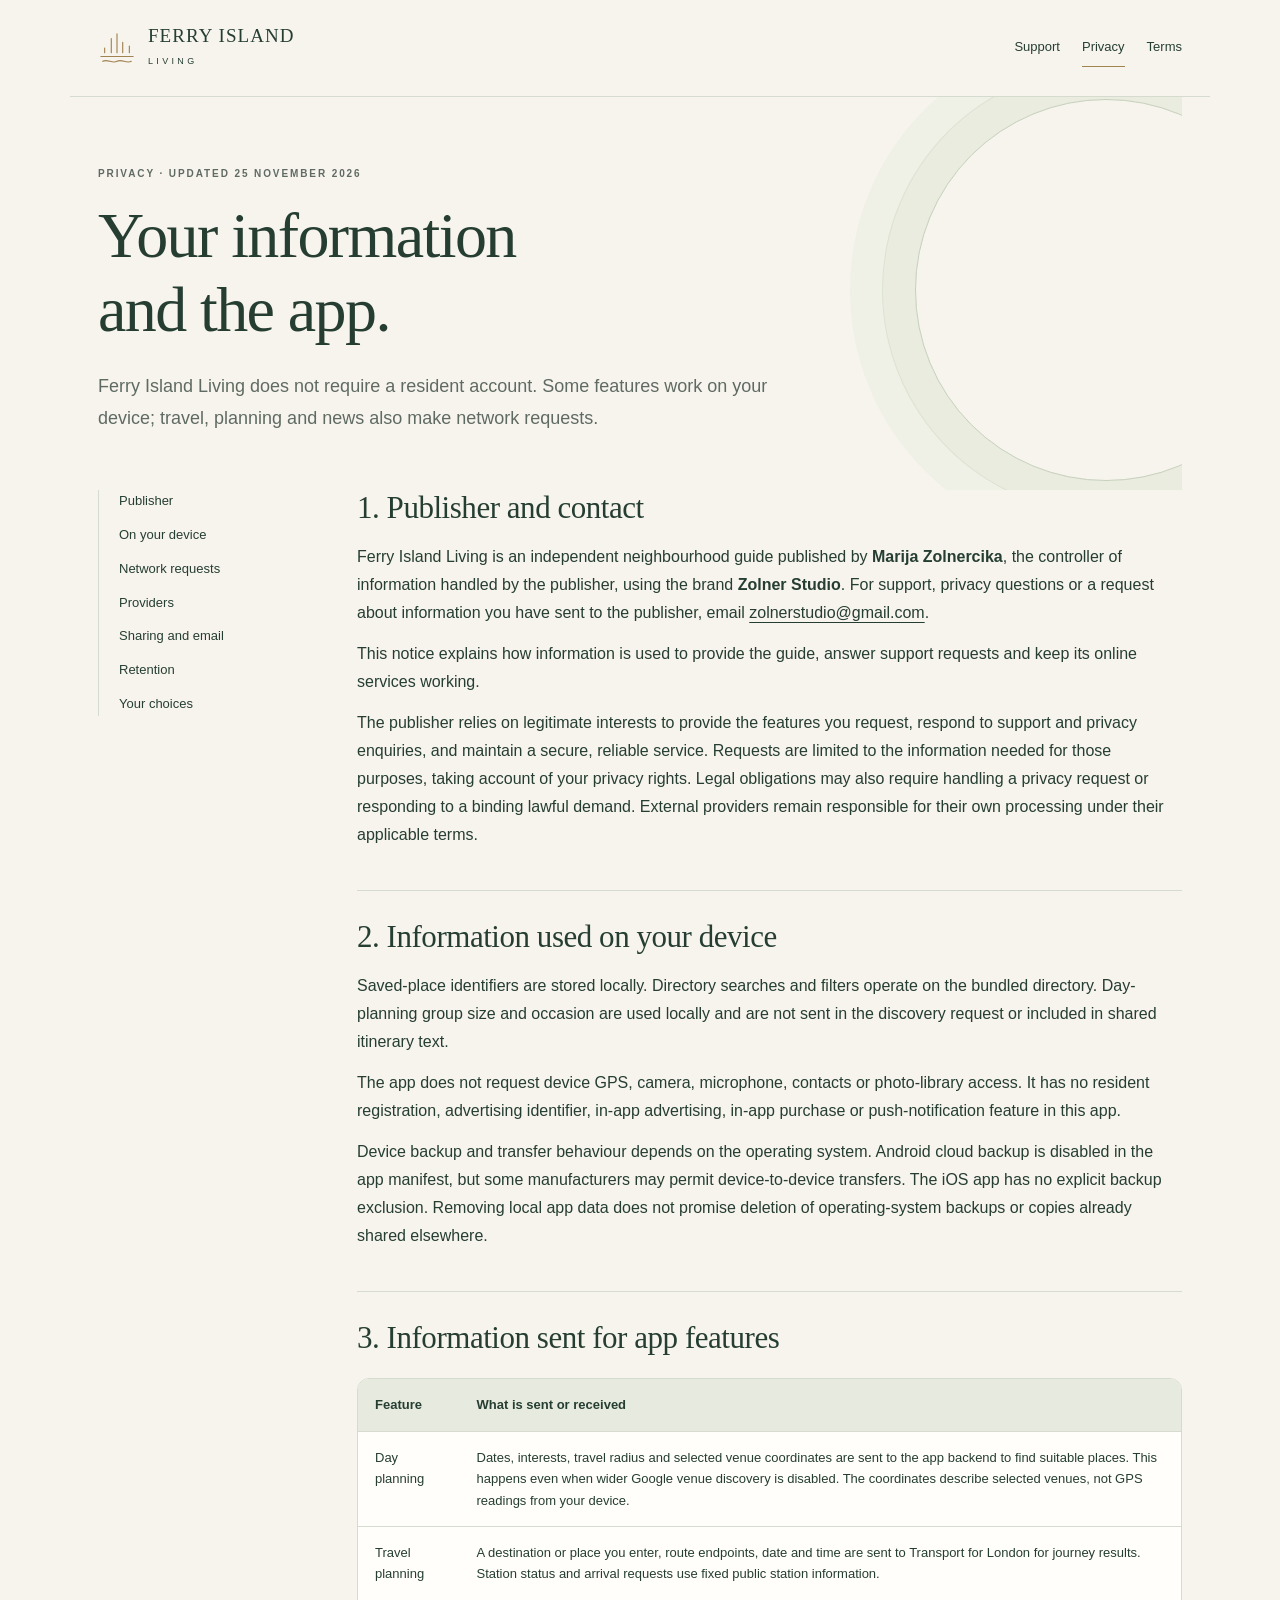
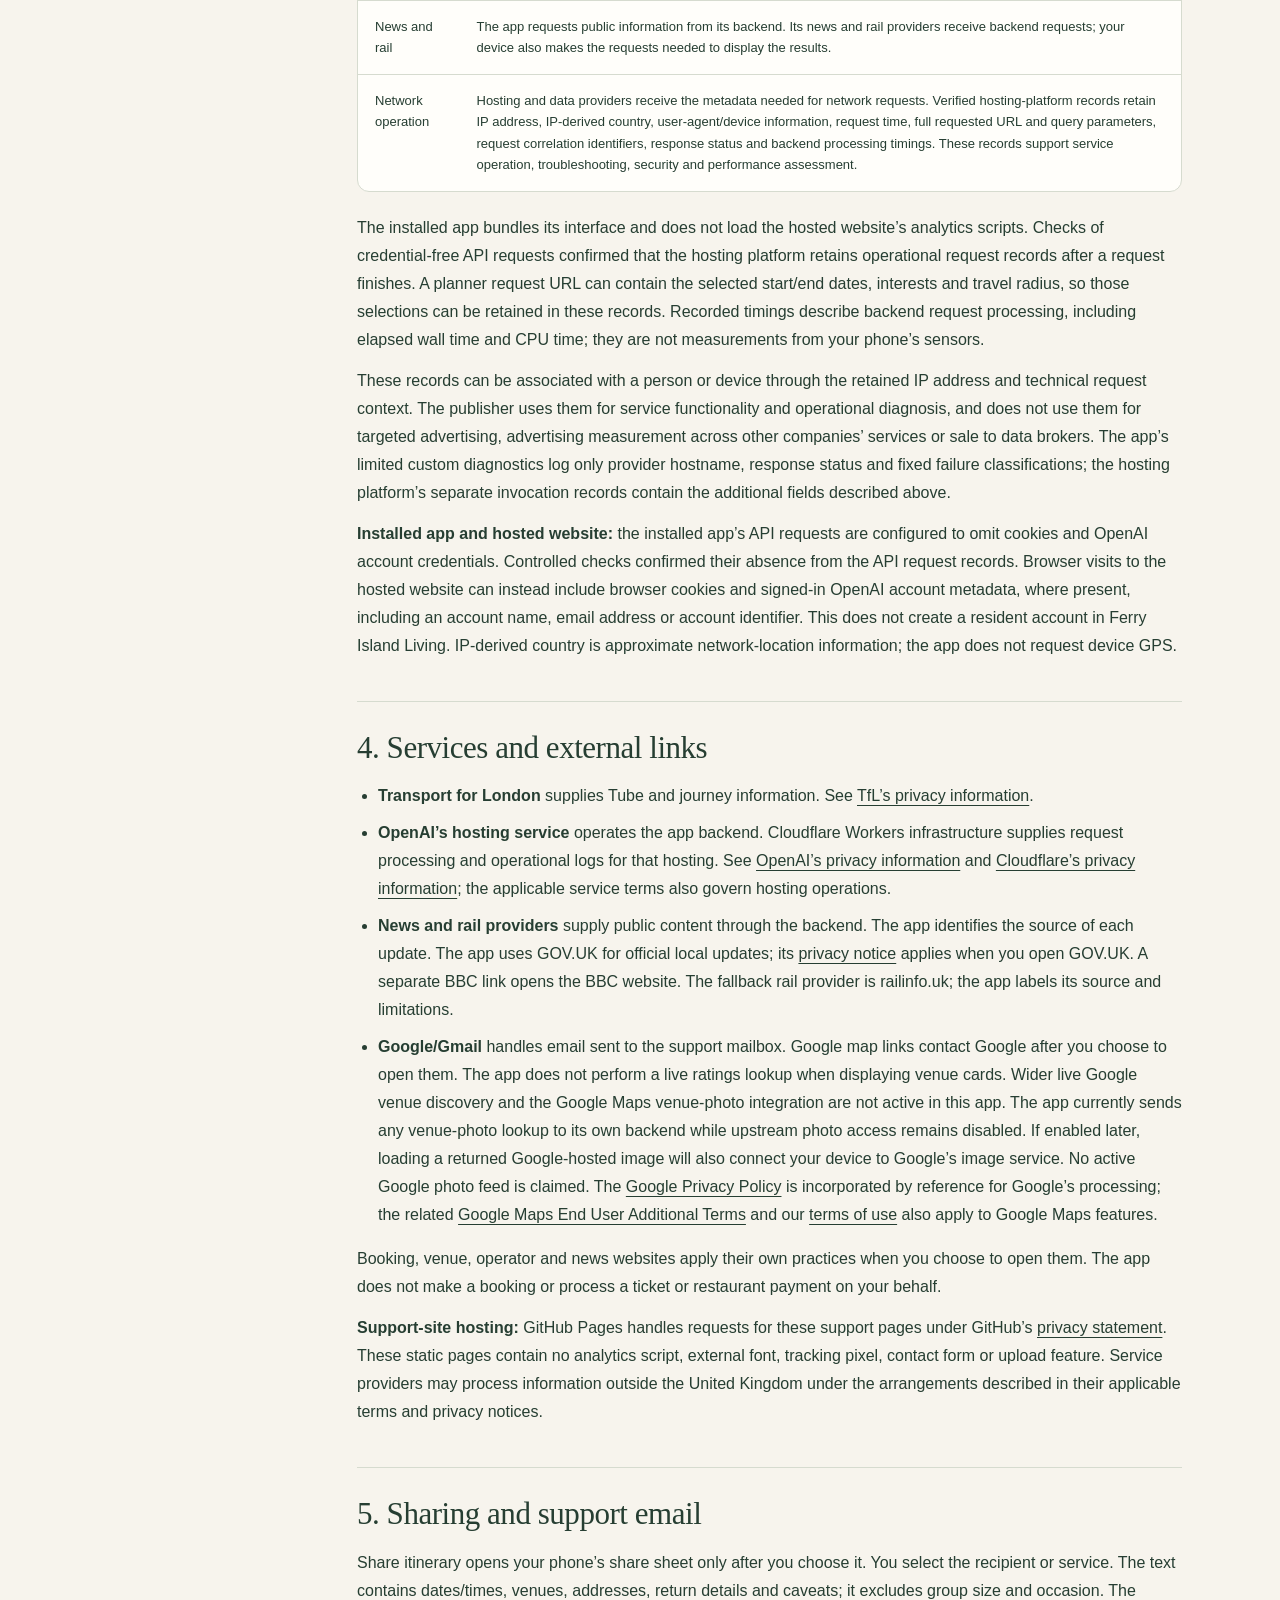
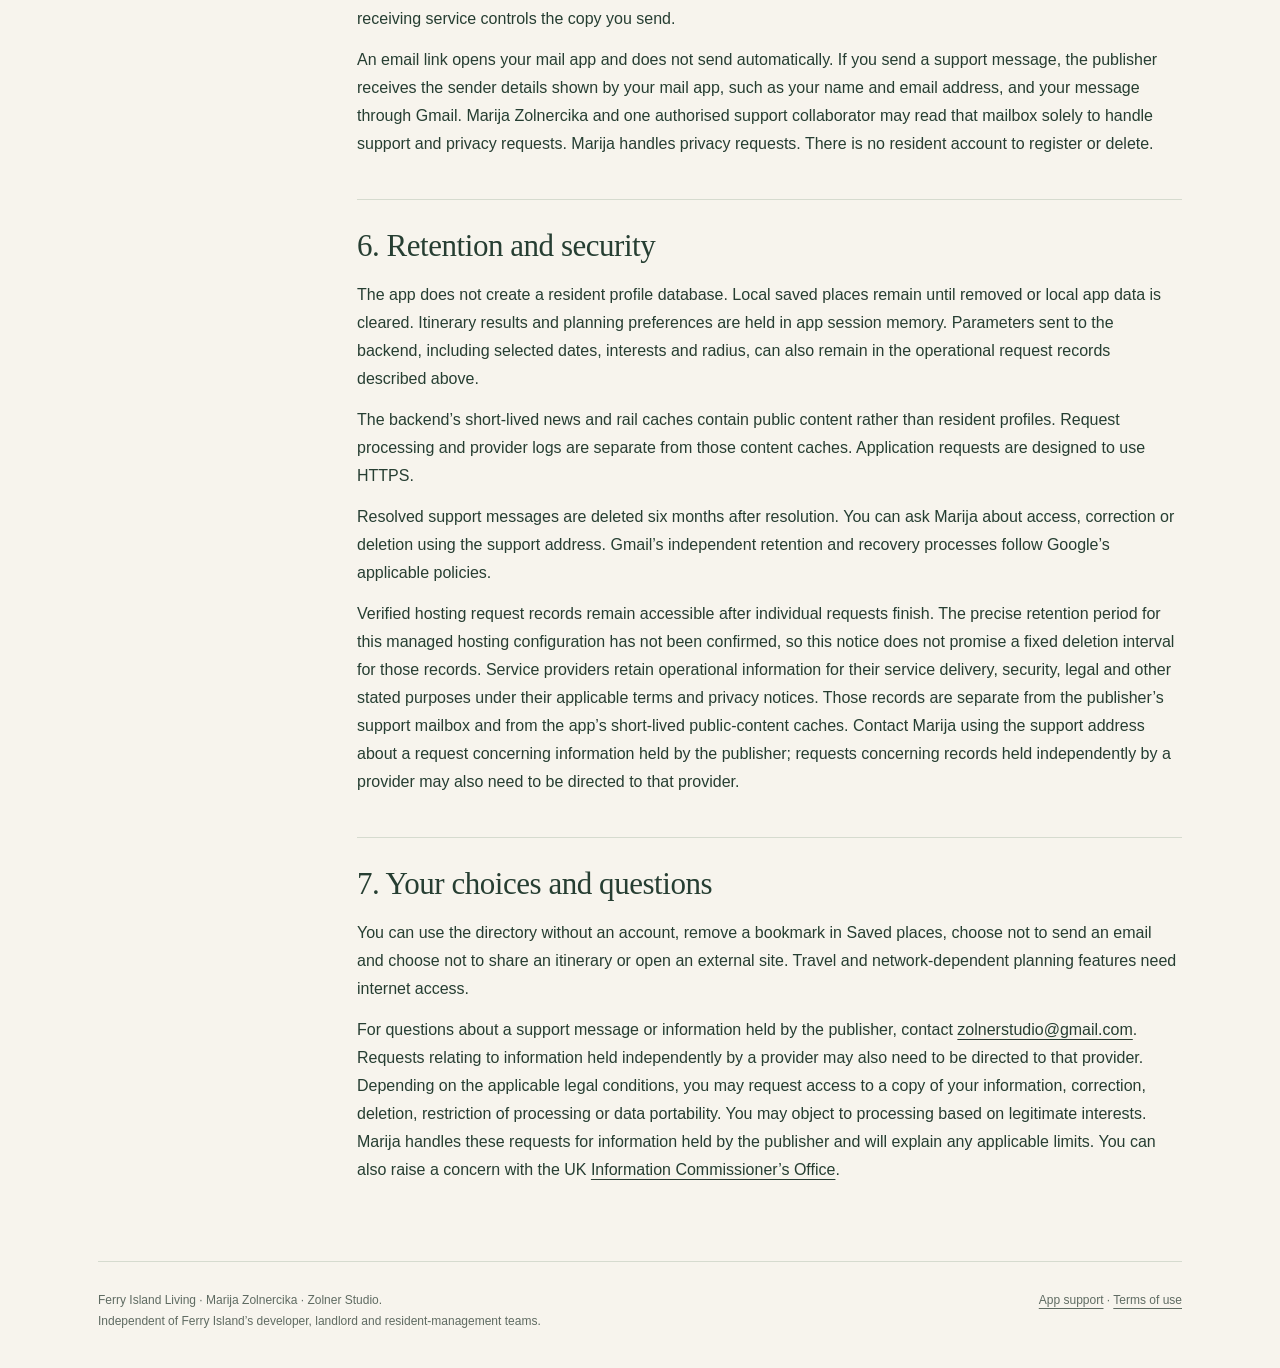
==== commit 8d282833: "Disclose verified native API request logs and distinguish hosted website data" ====
--- a/privacy.html
+++ b/privacy.html
@@ -16,16 +16,16 @@
     <nav class="navigation" aria-label="Main navigation"><a href="index.html">Support</a><a href="privacy.html" aria-current="page">Privacy</a><a href="terms.html">Terms</a></nav>
   </header>
   <main id="main">
-    <section class="hero"><p class="eyebrow">Privacy · Updated 14 November 2026</p><h1>Your information<br>and the app.</h1><p class="lead">Ferry Island Living does not require a resident account. Some features work on your device; travel, planning and news also make network requests.</p></section>
+    <section class="hero"><p class="eyebrow">Privacy · Updated 25 November 2026</p><h1>Your information<br>and the app.</h1><p class="lead">Ferry Island Living does not require a resident account. Some features work on your device; travel, planning and news also make network requests.</p></section>
     <div class="policy-layout">
       <nav class="policy-nav" aria-label="Privacy sections"><a href="#publisher">Publisher</a><a href="#device">On your device</a><a href="#requests">Network requests</a><a href="#providers">Providers</a><a href="#sharing">Sharing and email</a><a href="#retention">Retention</a><a href="#choices">Your choices</a></nav>
       <article class="policy">
         <section id="publisher"><h2>1. Publisher and contact</h2><p>Ferry Island Living is an independent neighbourhood guide published by <strong>Marija Zolnercika</strong>, the controller of information handled by the publisher, using the brand <strong>Zolner Studio</strong>. For support, privacy questions or a request about information you have sent to the publisher, email <a href="mailto:zolnerstudio@gmail.com">zolnerstudio@gmail.com</a>.</p><p>This notice explains how information is used to provide the guide, answer support requests and keep its online services working.</p><p>The publisher relies on legitimate interests to provide the features you request, respond to support and privacy enquiries, and maintain a secure, reliable service. Requests are limited to the information needed for those purposes, taking account of your privacy rights. Legal obligations may also require handling a privacy request or responding to a binding lawful demand. External providers remain responsible for their own processing under their applicable terms.</p></section>
         <section id="device"><h2>2. Information used on your device</h2><p>Saved-place identifiers are stored locally. Directory searches and filters operate on the bundled directory. Day-planning group size and occasion are used locally and are not sent in the discovery request or included in shared itinerary text.</p><p>The app does not request device GPS, camera, microphone, contacts or photo-library access. It has no resident registration, advertising identifier, in-app advertising, in-app purchase or push-notification feature in this app.</p><p>Device backup and transfer behaviour depends on the operating system. Android cloud backup is disabled in the app manifest, but some manufacturers may permit device-to-device transfers. The iOS app has no explicit backup exclusion. Removing local app data does not promise deletion of operating-system backups or copies already shared elsewhere.</p></section>
-        <section id="requests"><h2>3. Information sent for app features</h2><div class="data-table"><table><thead><tr><th>Feature</th><th>What is sent or received</th></tr></thead><tbody><tr><td>Day planning</td><td>Dates, interests, travel radius and selected venue coordinates are sent to the app backend to find suitable places. This happens even when wider Google venue discovery is disabled. The coordinates describe selected venues, not GPS readings from your device.</td></tr><tr><td>Travel planning</td><td>A destination or place you enter, route endpoints, date and time are sent to Transport for London for journey results. Station status and arrival requests use fixed public station information.</td></tr><tr><td>News and rail</td><td>The app requests public information from its backend. Its news and rail providers receive backend requests; your device also makes the requests needed to display the results.</td></tr><tr><td>Network operation</td><td>Hosting and data providers receive request metadata, which can include IP address, requested URL, request time and technical device/network information. Providers use this information to deliver requests, maintain their services and protect against abuse, under their applicable terms and privacy practices.</td></tr></tbody></table></div><p>The installed app bundles its interface and does not load the hosted website’s analytics scripts. Its network requests still pass through hosting infrastructure, where request metadata and traffic may be recorded under the provider’s applicable practices. The app’s own backend diagnostics are limited to provider hostname, response status and a fixed error classification; they do not intentionally log search queries or request bodies.</p></section>
-        <section id="providers"><h2>4. Services and external links</h2><ul><li><strong>Transport for London</strong> supplies Tube and journey information. See <a href="https://tfl.gov.uk/corporate/privacy-and-cookies/">TfL’s privacy information</a>.</li><li><strong>OpenAI’s hosting service</strong> operates the app backend. Network requests pass through its hosting infrastructure. See <a href="https://openai.com/policies/eu-privacy-policy/">OpenAI’s privacy information</a>; the applicable service terms also govern hosting operations.</li><li><strong>News and rail providers</strong> supply public content through the backend. The app identifies the source of each update. The app uses GOV.UK for official local updates; its <a href="https://www.gov.uk/help/privacy-notice">privacy notice</a> applies when you open GOV.UK. A separate BBC link opens the BBC website. The fallback rail provider is railinfo.uk; the app labels its source and limitations.</li><li><strong>Google/Gmail</strong> handles email sent to the support mailbox. Google map links contact Google after you choose to open them. The app does not perform a live ratings lookup when displaying venue cards. Wider live Google venue discovery and the Google Maps venue-photo integration are not active in this app. The app currently sends any venue-photo lookup to its own backend while upstream photo access remains disabled. If enabled later, loading a returned Google-hosted image will also connect your device to Google’s image service. No active Google photo feed is claimed. The <a href="https://policies.google.com/privacy">Google Privacy Policy</a> is incorporated by reference for Google’s processing; the related <a href="https://www.google.com/help/terms_maps/">Google Maps End User Additional Terms</a> and our <a href="terms.html">terms of use</a> also apply to Google Maps features.</li></ul><p>Booking, venue, operator and news websites apply their own practices when you choose to open them. The app does not make a booking or process a ticket or restaurant payment on your behalf.</p><p><strong>Support-site hosting:</strong> GitHub Pages handles requests for these support pages under GitHub’s <a href="https://docs.github.com/en/site-policy/privacy-policies/github-general-privacy-statement">privacy statement</a>. These static pages contain no analytics script, external font, tracking pixel, contact form or upload feature. Service providers may process information outside the United Kingdom under the arrangements described in their applicable terms and privacy notices.</p></section>
+        <section id="requests"><h2>3. Information sent for app features</h2><div class="data-table"><table><thead><tr><th>Feature</th><th>What is sent or received</th></tr></thead><tbody><tr><td>Day planning</td><td>Dates, interests, travel radius and selected venue coordinates are sent to the app backend to find suitable places. This happens even when wider Google venue discovery is disabled. The coordinates describe selected venues, not GPS readings from your device.</td></tr><tr><td>Travel planning</td><td>A destination or place you enter, route endpoints, date and time are sent to Transport for London for journey results. Station status and arrival requests use fixed public station information.</td></tr><tr><td>News and rail</td><td>The app requests public information from its backend. Its news and rail providers receive backend requests; your device also makes the requests needed to display the results.</td></tr><tr><td>Network operation</td><td>Hosting and data providers receive the metadata needed for network requests. Verified hosting-platform records retain IP address, IP-derived country, user-agent/device information, request time, full requested URL and query parameters, request correlation identifiers, response status and backend processing timings. These records support service operation, troubleshooting, security and performance assessment.</td></tr></tbody></table></div><p>The installed app bundles its interface and does not load the hosted website’s analytics scripts. Checks of credential-free API requests confirmed that the hosting platform retains operational request records after a request finishes. A planner request URL can contain the selected start/end dates, interests and travel radius, so those selections can be retained in these records. Recorded timings describe backend request processing, including elapsed wall time and CPU time; they are not measurements from your phone’s sensors.</p><p>These records can be associated with a person or device through the retained IP address and technical request context. The publisher uses them for service functionality and operational diagnosis, and does not use them for targeted advertising, advertising measurement across other companies’ services or sale to data brokers. The app’s limited custom diagnostics log only provider hostname, response status and fixed failure classifications; the hosting platform’s separate invocation records contain the additional fields described above.</p><p><strong>Installed app and hosted website:</strong> the installed app’s API requests are configured to omit cookies and OpenAI account credentials. Controlled checks confirmed their absence from the API request records. Browser visits to the hosted website can instead include browser cookies and signed-in OpenAI account metadata, where present, including an account name, email address or account identifier. This does not create a resident account in Ferry Island Living. IP-derived country is approximate network-location information; the app does not request device GPS.</p></section>
+        <section id="providers"><h2>4. Services and external links</h2><ul><li><strong>Transport for London</strong> supplies Tube and journey information. See <a href="https://tfl.gov.uk/corporate/privacy-and-cookies/">TfL’s privacy information</a>.</li><li><strong>OpenAI’s hosting service</strong> operates the app backend. Cloudflare Workers infrastructure supplies request processing and operational logs for that hosting. See <a href="https://openai.com/policies/eu-privacy-policy/">OpenAI’s privacy information</a> and <a href="https://www.cloudflare.com/privacypolicy/">Cloudflare’s privacy information</a>; the applicable service terms also govern hosting operations.</li><li><strong>News and rail providers</strong> supply public content through the backend. The app identifies the source of each update. The app uses GOV.UK for official local updates; its <a href="https://www.gov.uk/help/privacy-notice">privacy notice</a> applies when you open GOV.UK. A separate BBC link opens the BBC website. The fallback rail provider is railinfo.uk; the app labels its source and limitations.</li><li><strong>Google/Gmail</strong> handles email sent to the support mailbox. Google map links contact Google after you choose to open them. The app does not perform a live ratings lookup when displaying venue cards. Wider live Google venue discovery and the Google Maps venue-photo integration are not active in this app. The app currently sends any venue-photo lookup to its own backend while upstream photo access remains disabled. If enabled later, loading a returned Google-hosted image will also connect your device to Google’s image service. No active Google photo feed is claimed. The <a href="https://policies.google.com/privacy">Google Privacy Policy</a> is incorporated by reference for Google’s processing; the related <a href="https://www.google.com/help/terms_maps/">Google Maps End User Additional Terms</a> and our <a href="terms.html">terms of use</a> also apply to Google Maps features.</li></ul><p>Booking, venue, operator and news websites apply their own practices when you choose to open them. The app does not make a booking or process a ticket or restaurant payment on your behalf.</p><p><strong>Support-site hosting:</strong> GitHub Pages handles requests for these support pages under GitHub’s <a href="https://docs.github.com/en/site-policy/privacy-policies/github-general-privacy-statement">privacy statement</a>. These static pages contain no analytics script, external font, tracking pixel, contact form or upload feature. Service providers may process information outside the United Kingdom under the arrangements described in their applicable terms and privacy notices.</p></section>
         <section id="sharing"><h2>5. Sharing and support email</h2><p>Share itinerary opens your phone’s share sheet only after you choose it. You select the recipient or service. The text contains dates/times, venues, addresses, return details and caveats; it excludes group size and occasion. The receiving service controls the copy you send.</p><p>An email link opens your mail app and does not send automatically. If you send a support message, the publisher receives the sender details shown by your mail app, such as your name and email address, and your message through Gmail. Marija Zolnercika and one authorised support collaborator may read that mailbox solely to handle support and privacy requests. Marija handles privacy requests. There is no resident account to register or delete.</p></section>
-        <section id="retention"><h2>6. Retention and security</h2><p>The app does not create a resident profile database. Local saved places remain until removed or local app data is cleared. Planning preferences and results are held in session memory rather than a resident account.</p><p>The backend’s short-lived news and rail caches contain public content rather than resident profiles. Request processing and provider logs are separate from those content caches. Application requests are designed to use HTTPS.</p><p>Resolved support messages are deleted six months after resolution. You can ask Marija about access, correction or deletion using the support address. Gmail’s independent retention and recovery processes follow Google’s applicable policies.</p><p>Service providers retain operational information for their service delivery, security, legal and other stated purposes under their applicable terms and privacy notices. Those provider records are separate from the publisher’s support mailbox and from the app’s short-lived public-content caches.</p></section>
+        <section id="retention"><h2>6. Retention and security</h2><p>The app does not create a resident profile database. Local saved places remain until removed or local app data is cleared. Itinerary results and planning preferences are held in app session memory. Parameters sent to the backend, including selected dates, interests and radius, can also remain in the operational request records described above.</p><p>The backend’s short-lived news and rail caches contain public content rather than resident profiles. Request processing and provider logs are separate from those content caches. Application requests are designed to use HTTPS.</p><p>Resolved support messages are deleted six months after resolution. You can ask Marija about access, correction or deletion using the support address. Gmail’s independent retention and recovery processes follow Google’s applicable policies.</p><p>Verified hosting request records remain accessible after individual requests finish. The precise retention period for this managed hosting configuration has not been confirmed, so this notice does not promise a fixed deletion interval for those records. Service providers retain operational information for their service delivery, security, legal and other stated purposes under their applicable terms and privacy notices. Those records are separate from the publisher’s support mailbox and from the app’s short-lived public-content caches. Contact Marija using the support address about a request concerning information held by the publisher; requests concerning records held independently by a provider may also need to be directed to that provider.</p></section>
         <section id="choices"><h2>7. Your choices and questions</h2><p>You can use the directory without an account, remove a bookmark in Saved places, choose not to send an email and choose not to share an itinerary or open an external site. Travel and network-dependent planning features need internet access.</p><p>For questions about a support message or information held by the publisher, contact <a href="mailto:zolnerstudio@gmail.com">zolnerstudio@gmail.com</a>. Requests relating to information held independently by a provider may also need to be directed to that provider. Depending on the applicable legal conditions, you may request access to a copy of your information, correction, deletion, restriction of processing or data portability. You may object to processing based on legitimate interests. Marija handles these requests for information held by the publisher and will explain any applicable limits. You can also raise a concern with the UK <a href="https://ico.org.uk/make-a-complaint/">Information Commissioner’s Office</a>.</p></section>
       </article>
     </div>
